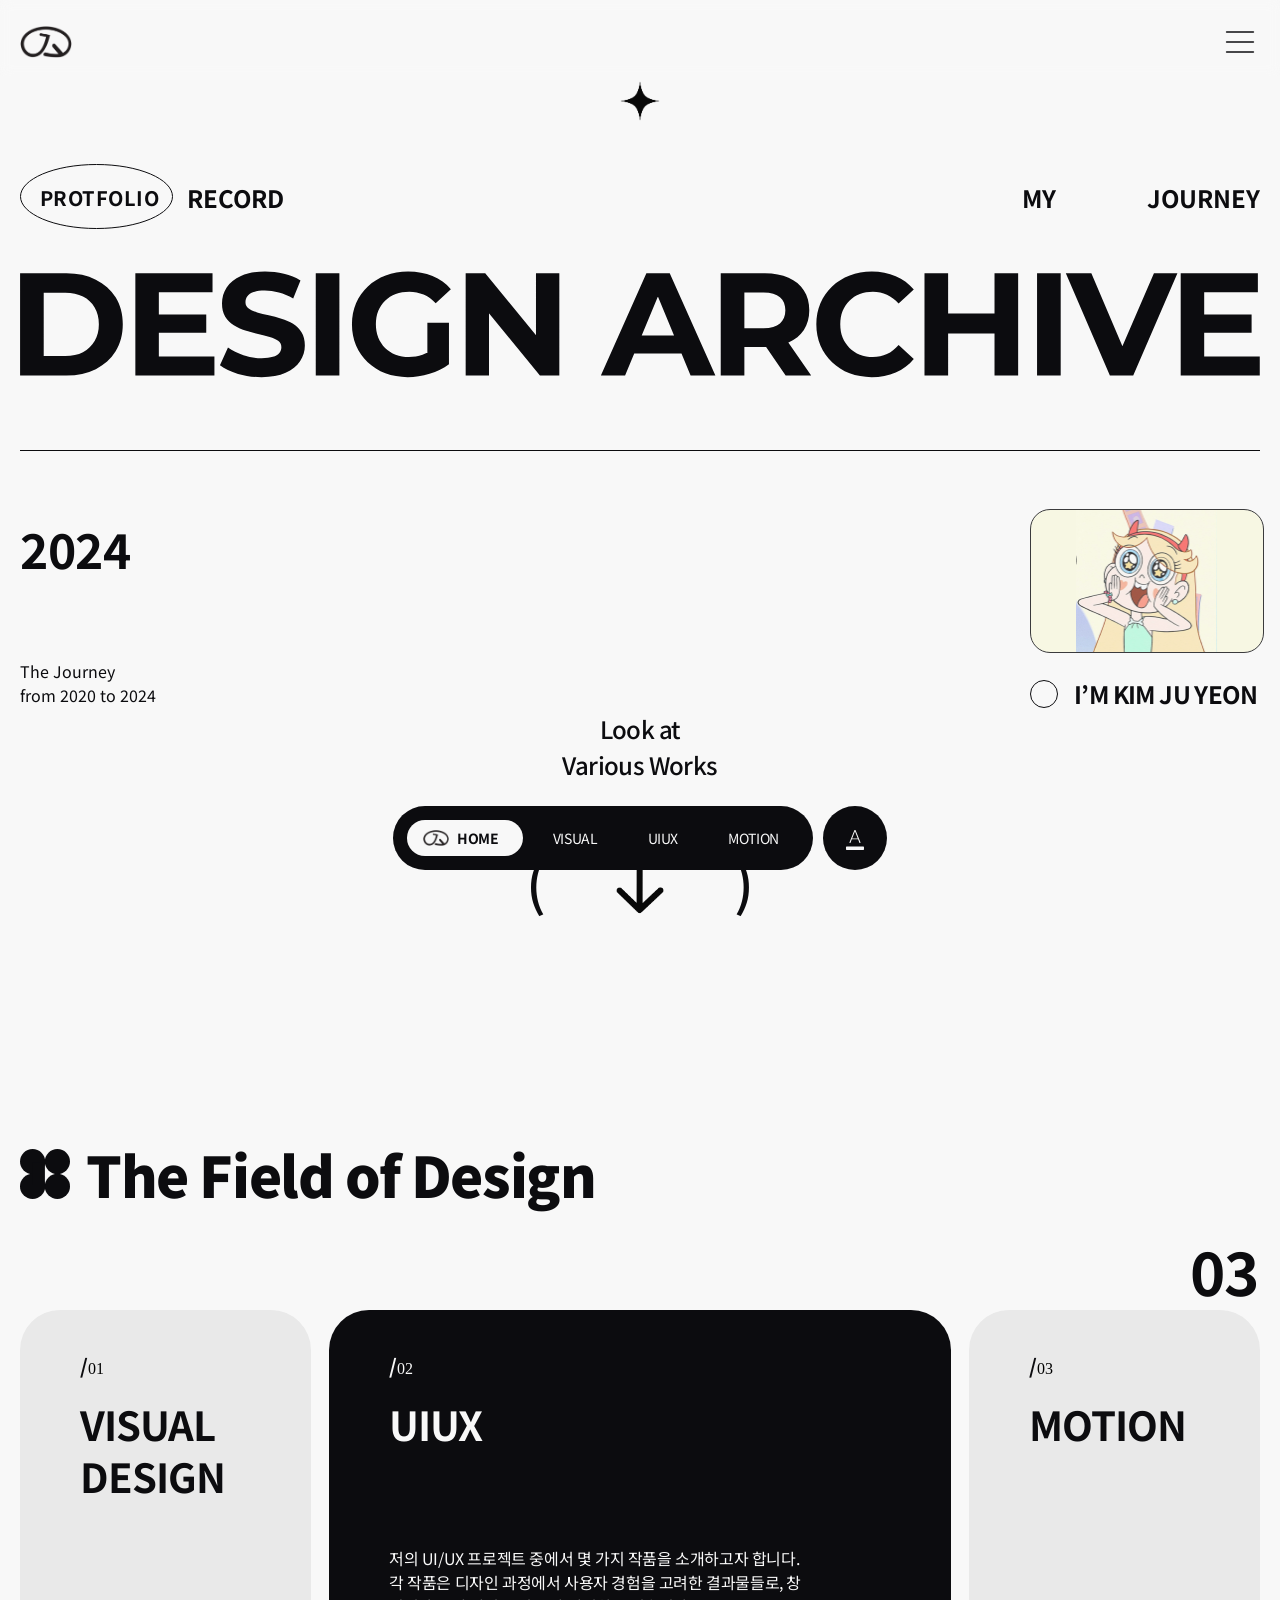
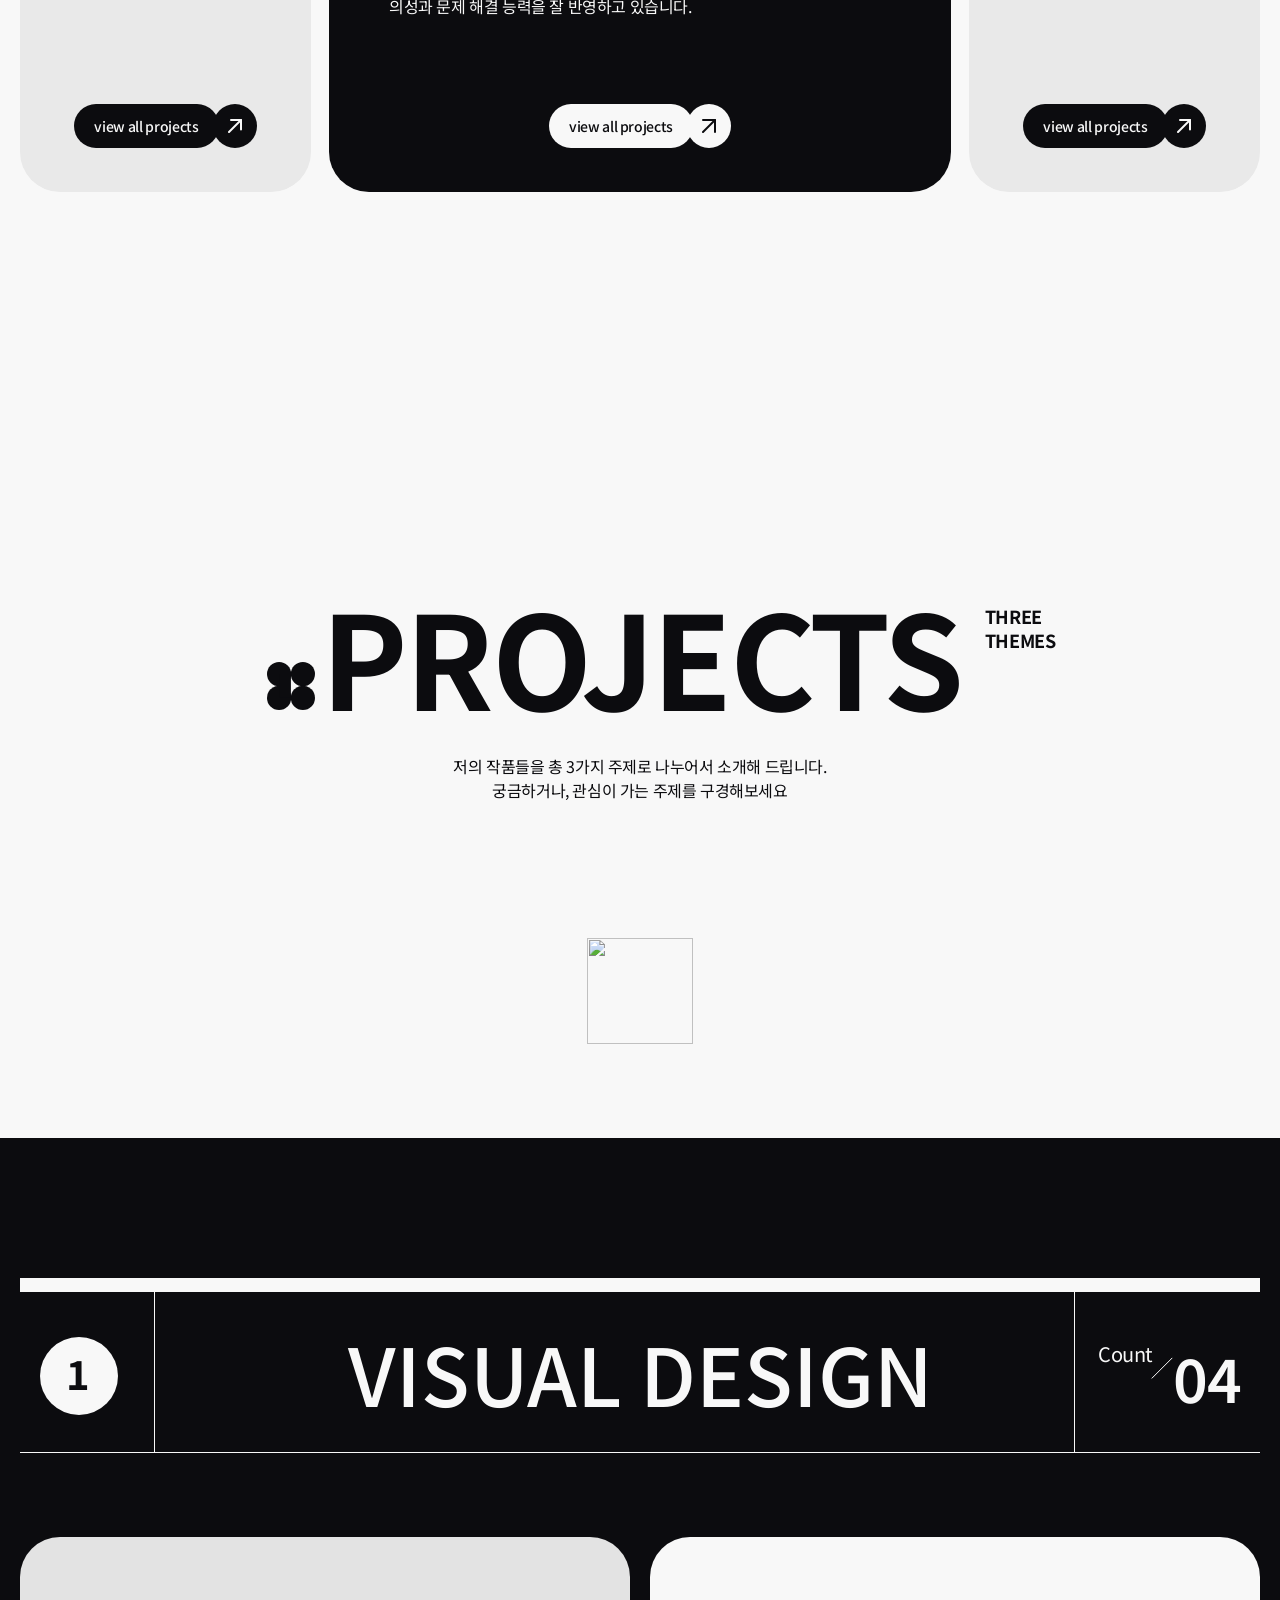
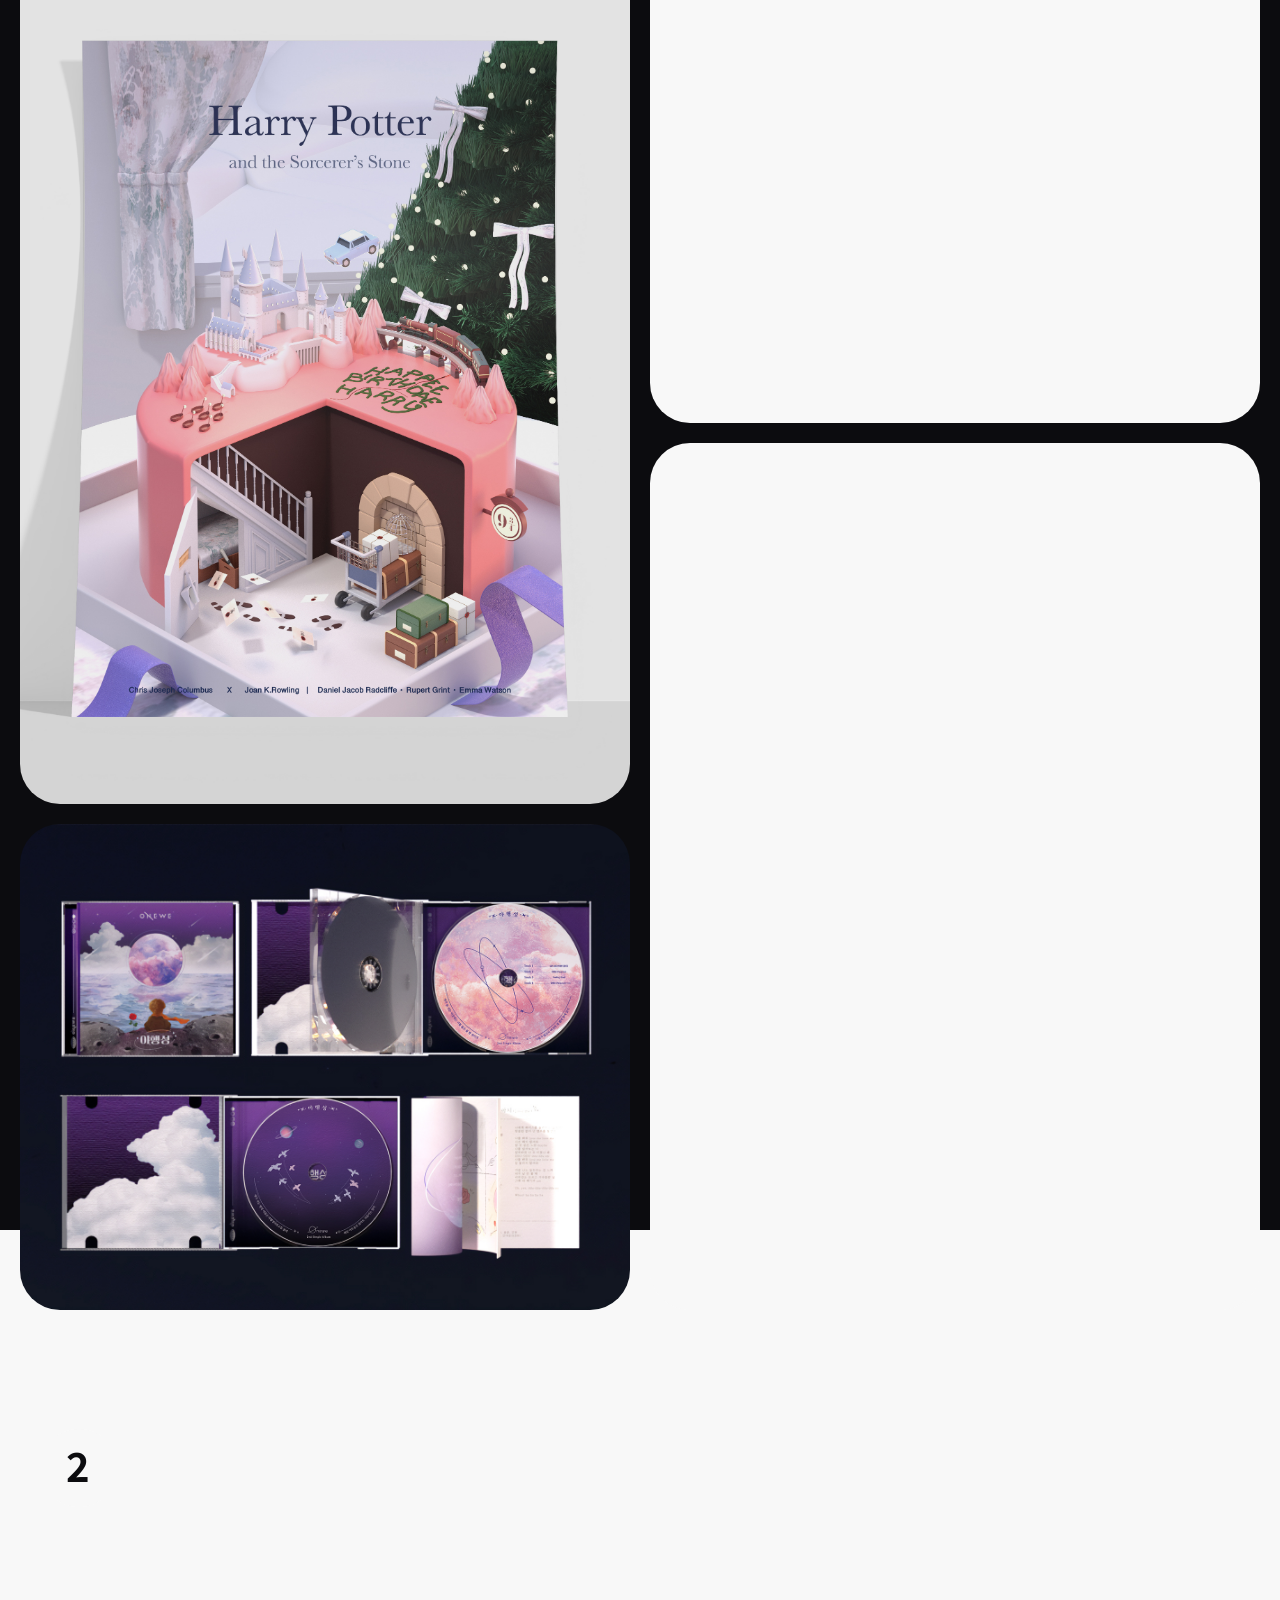
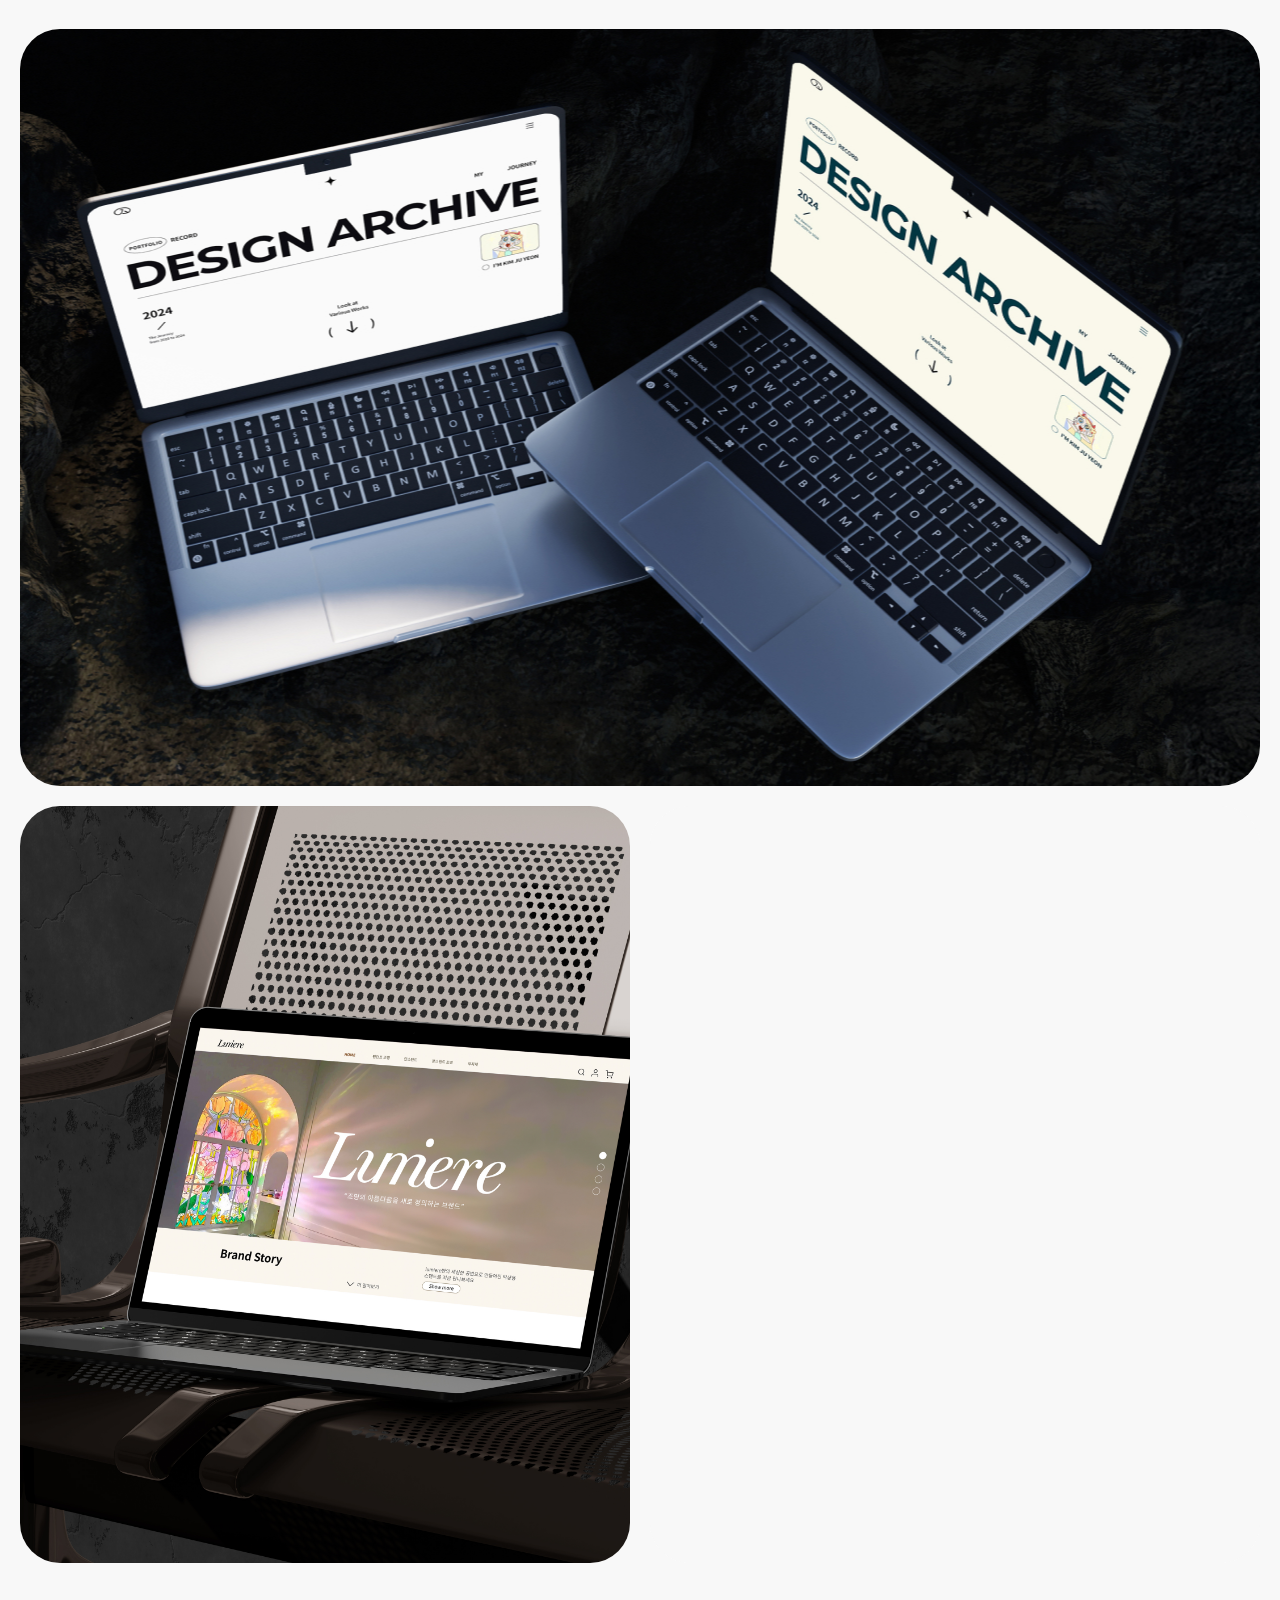
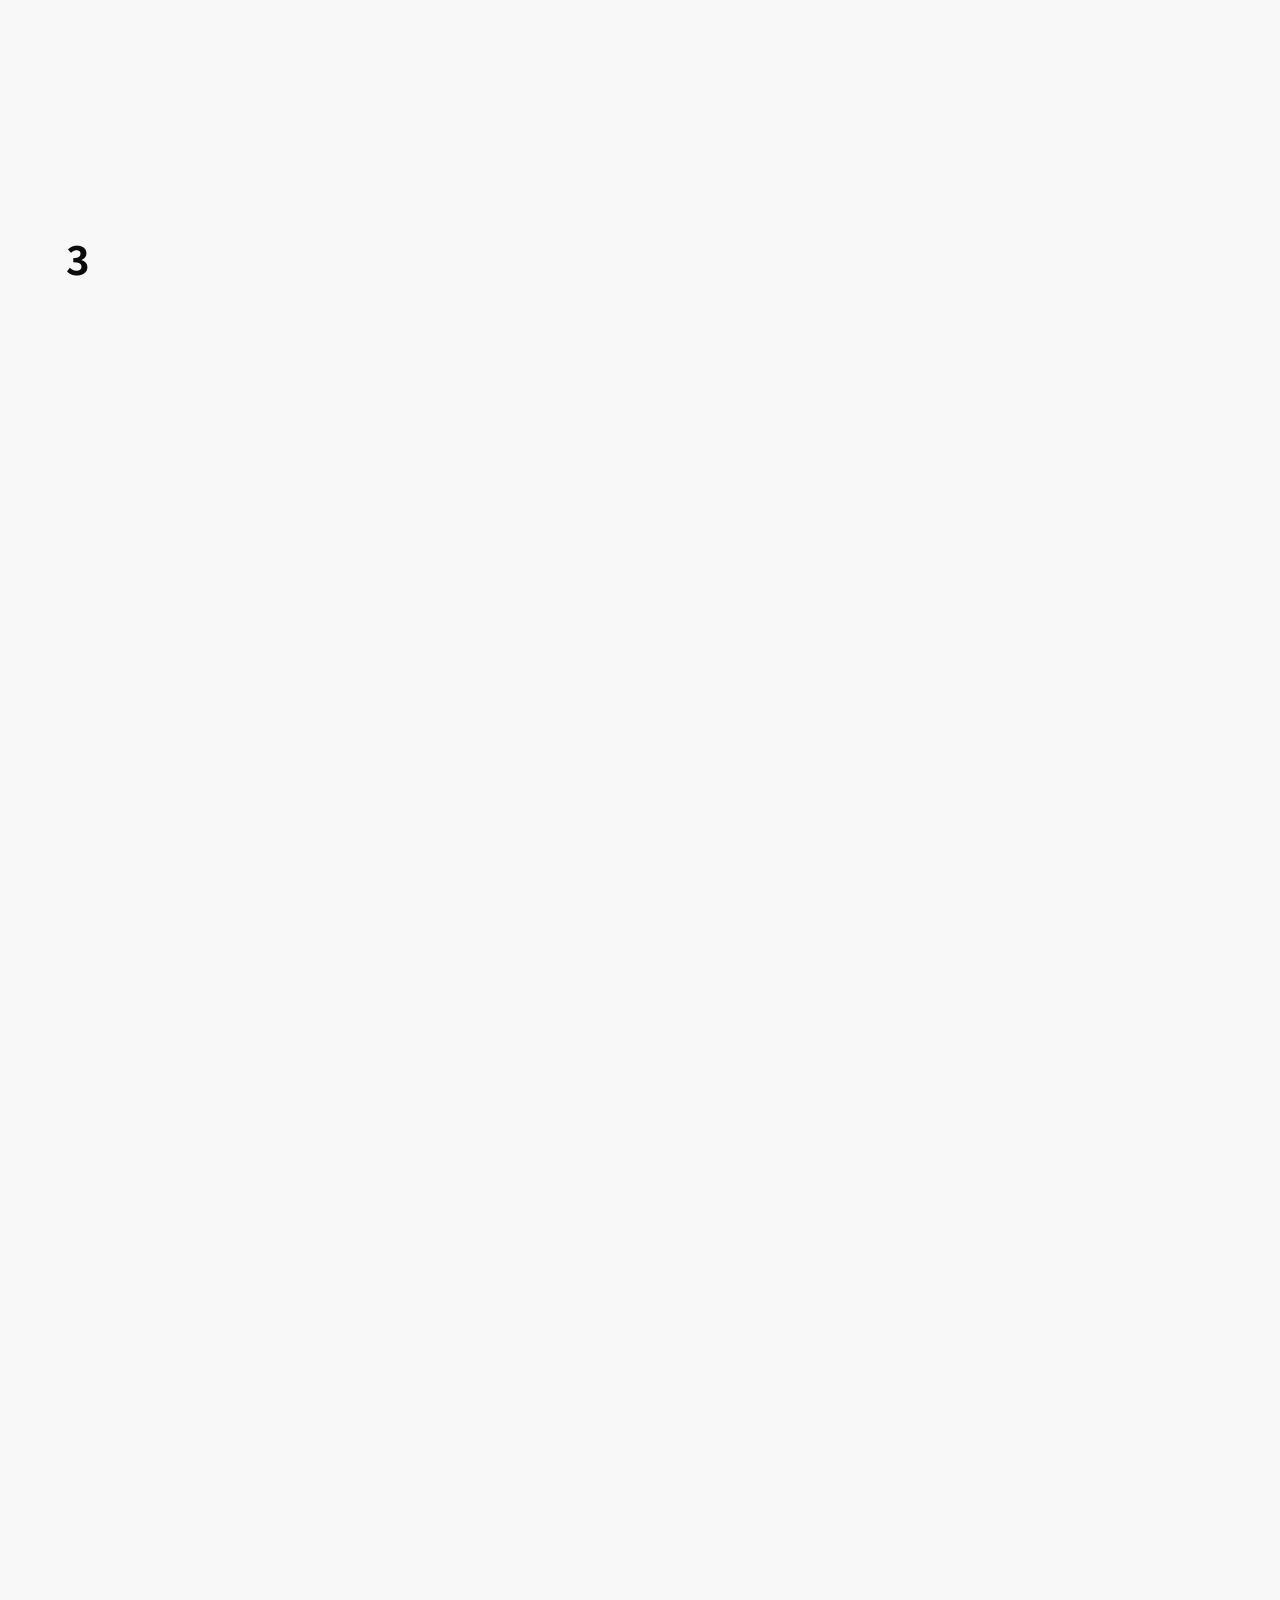
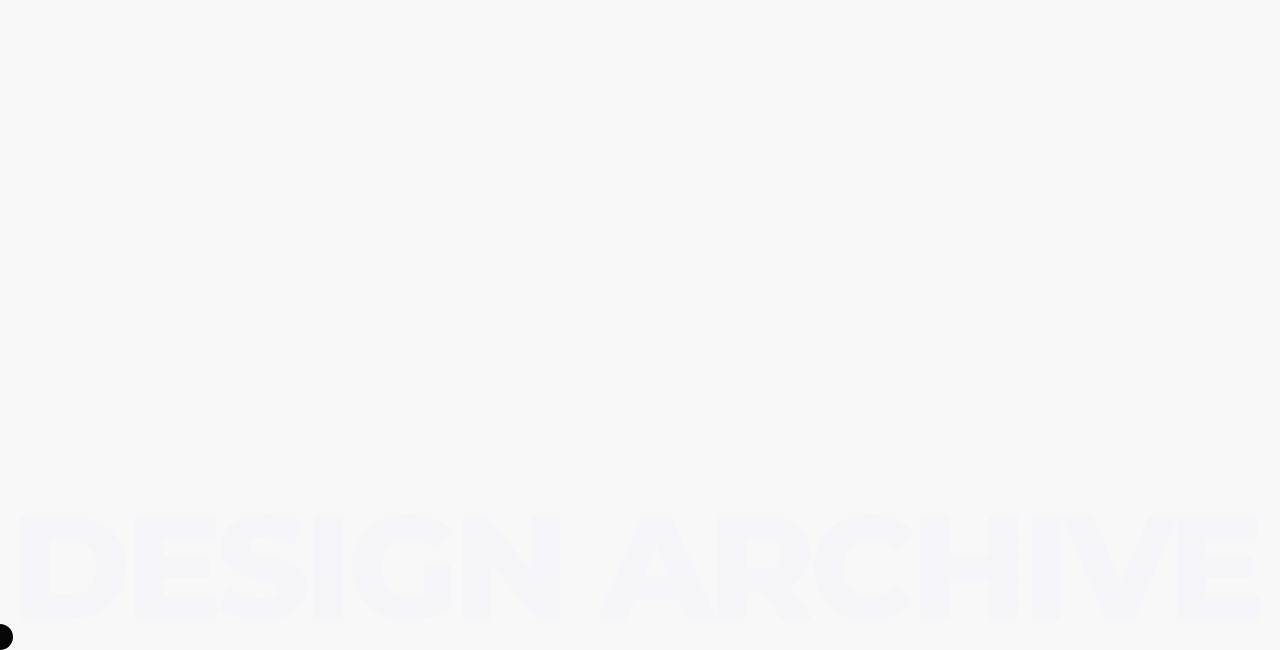
==== index.html @ 256f0cc6 "주연처음" ====
<!DOCTYPE html>
<html lang="en">

<head>
    <meta charset="UTF-8">
    <meta name="viewport" content="width=device-width, initial-scale=1.0">
    <link href="style.css" rel="stylesheet">
    <link href="Reset.css" rel="stylesheet">
    <link href="responsive/responsive.css" rel="stylesheet">
    <script src="https://code.jquery.com/jquery-3.7.1.min.js"
        integrity="sha256-/JqT3SQfawRcv/BIHPThkBvs0OEvtFFmqPF/lYI/Cxo=" crossorigin="anonymous"></script>
    <script src="default.js"></script>
    <script src="index.js"></script>
    <!------------ 파비콘 ---------------->

    <!------------ 마켓컬리 ---------------->
    <meta name="description"
        content="Better Life for All. 건강한 식재료부터 믿을 수 있는 뷰티, 라이프스타일 상품까지. 나와 내 가족이 사고 싶은 상품을 판매합니다. 내일 아침 문 앞에서 만나요!" />
    <meta name="keywords" content="다이어트, 식단, 닭가슴살, 요리, 치아바타, 레시피, 상차림, 다이어트음식, 이유식, 건강이유식, 뷰티, 화장품" />
    <meta property="og:type" content="website" />
    <meta property="og:site_name" content="컬리 - 마켓컬리/뷰티컬리" />
    <meta property="og:title" content="컬리 - 마켓컬리/뷰티컬리" />
    <meta property="og:description"
        content="Better Life for All. 건강한 식재료부터 믿을 수 있는 뷰티, 라이프스타일 상품까지. 나와 내 가족이 사고 싶은 상품을 판매합니다. 내일 아침 문 앞에서 만나요!" />
    <meta property="og:image" content="https://res.kurly.com/images/marketkurly/logo/logo_sns_marketkurly.jpg" />
    <meta property="og:url" content="https://www.kurly.com/main" />
    <meta property="twitter:card" content="summary" />
    <meta property="twitter:title" content="컬리 - 마켓컬리/뷰티컬리" />
    <meta property="twitter:description"
        content="Better Life for All. 건강한 식재료부터 믿을 수 있는 뷰티, 라이프스타일 상품까지. 나와 내 가족이 사고 싶은 상품을 판매합니다. 내일 아침 문 앞에서 만나요!" />
    <meta property="twitter:image" content="https://res.kurly.com/images/marketkurly/logo/logo_sns_marketkurly.jpg" />
    <meta property="twitter:url" content="https://www.kurly.com/main" />
    <link rel="canonical" href="https://www.kurly.com/main" />
    <link rel="preconnect" href="https://fonts.googleapis.com" />
    <link rel="preconnect" href="https://fonts.gstatic.com" />
    <!------------ 폰트 ---------------->
    <link rel="preconnect" href="https://fonts.googleapis.com">
    <link rel="preconnect" href="https://fonts.gstatic.com" crossorigin>
    <link
        href="https://fonts.googleapis.com/css2?family=Noto+Sans+KR:wght@100..900&family=Noto+Sans:ital,wght@0,100..900;1,100..900&display=swap"
        rel="stylesheet">
    <link rel="preconnect" href="https://fonts.googleapis.com">
    <link rel="preconnect" href="https://fonts.gstatic.com" crossorigin>
    <link
        href="https://fonts.googleapis.com/css2?family=Montserrat:ital,wght@0,100..900;1,100..900&family=Noto+Sans+KR:wght@100..900&family=Noto+Sans:ital,wght@0,100..900;1,100..900&display=swap"
        rel="stylesheet">
    <!------------ 제목 ---------------->
    <title>JY PORTFOLIO</title>
</head>

<body>
    <div id="menu">
        <div id="menu_wrap">
            <ul id="menu_list">
                <li class="menu_list_in on">
                    <a>
                        <div class="menu_img"></div>
                        <p>HOME</p>
                    </a>
                </li>
                <li class="menu_list_in" data-index="2">
                    <a>
                        <div class="menu_img"></div>
                        <p>VISUAL</p>
                    </a>
                </li>
                <li class="menu_list_in" data-index="3">
                    <a>
                        <div class="menu_img"></div>
                        <p>UIUX</p>
                    </a>
                </li>
                <li class="menu_list_in" data-index="4">
                    <a>
                        <div class="menu_img"></div>
                        <p>MOTION</p>
                    </a>
                </li>
            </ul>
        </div>
        <div id="color_change"></div>
    </div>

    <!-------------------------- 메뉴바 ------------------------>
    <div id="mhwrap">
        <nav id="menu_h_wrap">
            <div class="hh_image">
                <svg xmlns="http://www.w3.org/2000/svg" width="40" height="40" viewBox="0 0 40 40" fill="none">
                    <path d="M33.3327 6.66602L6.66602 33.3327" stroke="#F8F8F8" stroke-width="3"
                        stroke-linecap="round" />
                    <path d="M33.3327 33.3327L6.66602 6.66602" stroke="#F8F8F8" stroke-width="3"
                        stroke-linecap="round" />
                </svg>
            </div>
            <ul class="h_wrap_in">
                <li class="hwi"><a href="#main">HOME</a></li>
                <li class="hwi"><a href="#section_three">VISUAL</a></li>
                <li class="hwi"><a href="#section_four">UIUX</a></li>
                <li class="hwi"><a href="#section_five">MOTION</a></li>
                <li class="hwi"></li>
            </ul>
        </nav>
    </div>

    <header id="main_header" class="same">
        <nav id="header">
            <a href="index.html">
                <div id="logo"></div>
            </a>
            <div id="menu_h"></div>
        </nav>
    </header>

    <main id="main" class="same">
        <div id="star_top">
            <div id="star_gif" class="star_top"></div>
        </div>
        <div id="m_title_one">
            <div id="tone_wrap_two">
                <div id="port">
                    <div class="tone">PROTFOLIO</div>
                </div>
                <div class="tone">RECORD</div>
            </div>
            <div id="tone_wrap">
                <div class="tone">MY</div>
                <div class="tone">JOURNEY</div>
            </div>
        </div>
        <div id="m_title_two">
            <div class="m_title_two_img"></div>
            <div class="m_title_two_title">DESIGN ARCHIVE</div>
        </div>
        <div id="main_sub">
            <div id="m_sub_one">
                <p>2024</p>
                <div id="sub_line"></div>
                <p class="mmmm">The Journey
                    <br>from 2020 to 2024
                </p>
            </div>
            <div id="m_sub_two">
                <div class="sub_image">
                    <img src="image/myimage 3.png"></img>
                    <div class="ssa_one on"></div>
                    <div class="ssa_one on"></div>
                </div>
                <div class="sub_two_wrap">
                    <div class="circle"></div>
                    <p>I’M KIM JU YEON</p>
                </div>
            </div>
        </div>
        <div id="main_arrow">
            <div id="m_a_text">Look at
                <br>Various Works
            </div>
            <div id="m_a">
                <p>(</p>
                <div class="m_a_img"></div>
                <p>)</p>
            </div>
        </div>
    </main>

    <section id="section_one" class="same">
        <div id="sec_one_title">
            <div id="sec_one_title_img"></div>
            <p>The Field of Design</p>
        </div>
        <ul id="sec_one_count">
            <li class="count on">04</li>
            <li class="count">03</li>
            <li class="count">02</li>
        </ul>

        <div id="sec_one_card">
            <div class="one_card_list">
                <p class="card_st"><strong>/</strong>01</p>
                <p>VISUAL <br> DESIGN</p>
                <p>저의 VISUAL DESIGN 프로젝트 중에서 몇 가지 작품을 소개하고자 합니다. 브랜딩, 포스터 디자인 등 다양한 시각 디자인을 만나보실 수 있습니다.</p>
                <a href="#section_three">
                    <div class="card_btn">
                        <div class="card_btn_one">view all projects</div>
                        <div class="card_btn_two"></div>
                    </div>
                </a>
            </div>
            <div class="one_card_list">
                <p class="card_st"><strong>/</strong>02</p>
                <p>UIUX</p>
                <p>저의 UI/UX 프로젝트 중에서 몇 가지 작품을 소개하고자 합니다. 각 작품은 디자인 과정에서 사용자 경험을
                    고려한 결과물들로, 창의성과 문제 해결 능력을 잘 반영하고 있습니다.</p>
                <a href="#section_four">
                    <div class="card_btn">
                        <div class="card_btn_one">view all projects</div>
                        <div class="card_btn_two"></div>
                    </div>
                </a>
            </div>
            <div class="one_card_list">
                <p class="card_st"><strong>/</strong>03</p>
                <p>MOTION</p>
                <p> 저의 MOTION 프로젝트 중에서 몇 가지 작품을 소개하고자 합니다. 각 작업은 다양한
                    모션 디자인 기법을 사용한 프로젝트들로 구성되어 있습니다.</p>
                <a href="#section_five">
                    <div class="card_btn">
                        <div class="card_btn_one">view all projects</div>
                        <div class="card_btn_two"></div>
                    </div>
                </a>
            </div>
        </div>



        <div id="sec_one_card_small">
            <div class="one_card_list">
                <p class="card_st"><strong>/</strong>01</p>
                <div class="socs_wrap">
                    <p>VISUAL DESIGN</p>
                    <div class="arrow_up_down"></div>
                </div>
                <p>저의 VISUAL DESIGN 프로젝트 중에서 몇 가지 작품을 소개하고자 합니다. 브랜딩, 포스터 디자인 등 다양한 시각 디자인을 만나보실 수 있습니다.</p>
                <a href="#section_three">
                    <div class="card_btn on">
                        <div class="card_btn_one">view all projects</div>
                        <div class="card_btn_two"></div>
                    </div>
                </a>
            </div>
            <div class="one_card_list">
                <p class="card_st"><strong>/</strong>02</p>
                <div class="socs_wrap">
                    <p>UIUX</p>
                    <div class="arrow_up_down"></div>
                </div>
                <p>저의 UI/UX 프로젝트 중에서 몇 가지 작품을 소개하고자 합니다. 각 작품은 디자인 과정에서 사용자 경험을
                    고려한 결과물들로, 창의성과 문제 해결 능력을 잘 반영하고 있습니다.</p>
                <a href="#section_four">
                    <div class="card_btn">
                        <div class="card_btn_one">view all projects</div>
                        <div class="card_btn_two"></div>
                    </div>
                </a>
            </div>
            <div class="one_card_list">
                <p class="card_st"><strong>/</strong>03</p>
                <div class="socs_wrap">
                    <p>MOTION</p>
                    <div class="arrow_up_down"></div>
                </div>
                <p> 저의 MOTION 프로젝트 중에서 몇 가지 작품을 소개하고자 합니다. 각 작업은 다양한
                    모션 디자인 기법을 사용한 프로젝트들로 구성되어 있습니다.</p>
                <a href="#section_five">
                    <div class="card_btn">
                        <div class="card_btn_one">view all projects</div>
                        <div class="card_btn_two"></div>
                    </div>
                </a>
            </div>
        </div>
    </section>

    <section id="section_two" >
        <div id="s_t_w" class="same">
            <div id="section_two_wrap">
                <div id="sec_two_title">
                    <div id="two_icon">
                        <div id="two_icon_img"></div>
                    </div>
                    <p class="ww">PROJECTS</p>
                    <p class="www">THREE <br> THEMES</p>
                </div>
                <div class="sec_two_sub_title">
                    <p>저의 작품들을 총 3가지 주제로 나누어서 소개해 드립니다.
                        <br>궁금하거나, 관심이 가는 주제를 구경해보세요
                    </p>
                </div>
            </div>
        </div>
        <div id="arrow_ani">
            <img src="image/arrow_B.gif">
        </div>
    </section>

    <section id="section_three">
        <div class="content_wrap same" id="three_in">
            <div class="content_title">
                <div class="content_order">
                    <div class="order_in">1</div>
                </div>
                <div class="con_title">VISUAL DESIGN</div>
                <div class="content_count">
                    <div class="c_c">Count</div>
                    <div class="c_c_line">
                        <svg xmlns="http://www.w3.org/2000/svg" width="22" height="22" viewBox="0 0 22 22" fill="none">
                            <path d="M21 1.1582L1 21.1582" stroke="#F8F8F8" stroke-linecap="round"
                                stroke-linejoin="round" />
                        </svg>
                    </div>
                    <div class="c_c_c">04</div>
                </div>
            </div>
            <div id="contents">
                <div class="con_card">
                    <div class="con_card_bg"></div>
                    <div class="card_wrap_wrap">
                        <div class="card_small_title">
                            <div class="small_sub_title">3D DESIGN</div>
                            <div class="small_sub_title">{ VISUAL DESIGN }</div>
                            <div class="small_sub_title">MADE IN 2025</div>
                        </div>
                        <div class="card_wrapp">
                            <div class="tag_wrap">
                                <div class="card_tag">C4D</div>
                                <div class="card_tag">Ai</div>
                                <div class="card_tag">Ps</div>
                            </div>
                            <div class="card_title">{ <strong>해리포터 3D</strong> } <strong>Poster</strong></div>
                            <div class="card_sub_title">"해리포터와 마법사의 돌"을 모티브로 만든
                                <br>해리포터 3D 포스터 리디자인
                            </div>
                        </div>
                    </div>
                </div>
                <div class="con_card"></div>
                <div class="con_card">
                    <div class="con_card_bg"></div>
                    <div class="card_wrap_wrap">
                        <div class="card_small_title">
                            <div class="small_sub_title">CD DESIGN</div>
                            <div class="small_sub_title">{ VISUAL DESIGN }</div>
                            <div class="small_sub_title">MADE IN 2023</div>
                        </div>
                        <div class="card_wrapp">
                            <div class="tag_wrap">
                                <div class="card_tag">C4D</div>
                                <div class="card_tag">Ai</div>
                                <div class="card_tag">Ps</div>
                            </div>
                            <div class="card_title">{ <strong>원위 앨범 자켓</strong> } <strong>Design</strong></div>
                            <div class="card_sub_title">어린왕자에서 영감을 받아 만든 원의의 곡
                                <br>‘야행성’의 앨범 자켓 리디자인
                            </div>
                        </div>
                    </div>
                </div>
                <div class="con_card"></div>
            </div>
        </div>
    </section>

    <section id="section_four" class="same">
        <div class="content_wrap">
            <div class="content_title">
                <div class="content_order">
                    <div class="order_in">2</div>
                </div>
                <div class="con_title">UIUX</div>
                <div class="content_count">
                    <div class="c_c">Count</div>
                    <div class="c_c_line">
                        <svg xmlns="http://www.w3.org/2000/svg" width="22" height="22" viewBox="0 0 22 22" fill="none">
                            <path d="M21 1.1582L1 21.1582" stroke="#F8F8F8" stroke-linecap="round"
                                stroke-linejoin="round" />
                        </svg>
                    </div>
                    <div class="c_c_c">03</div>
                </div>
            </div>
            <div id="contents_two">
                <div class="con_card">
                    <div class="con_card_bg"></div>
                    <div class="card_wrap_wrap">
                        <div class="card_small_title">
                            <div class="small_sub_title">UIUX DESIGN</div>
                            <div class="small_sub_title">{ WEBSITE DESIGN }</div>
                            <div class="small_sub_title">MADE IN 2024</div>
                        </div>
                        <div class="card_wrapp">
                            <div class="tag_wrap">
                                <div class="card_tag">Figma</div>
                                <div class="card_tag">Ae</div>
                                <div class="card_tag">Ps</div>
                            </div>
                            <div class="card_title">{ <strong>JY Portfolio</strong> } <strong>website</strong></div>
                            <div class="card_sub_title">2022년부터 2024년까지의 작업을 모아 기록한
                                <br>‘JY Portfolio’ 웹사이트 디자인
                            </div>
                        </div>
                    </div>
                </div>
                <div class="con_card">
                    <a href="Lumiere.html">
                        <div class="con_card_bg"></div>
                        <div class="card_wrap_wrap">
                            <div class="card_small_title">
                                <div class="small_sub_title">UIUX DESIGN</div>
                                <div class="small_sub_title">{ WEBSITE DESIGN }</div>
                                <div class="small_sub_title">MADE IN 2023</div>
                            </div>
                            <div class="card_wrapp">
                                <div class="tag_wrap">
                                    <div class="card_tag">Figma</div>
                                    <div class="card_tag">Ai</div>
                                    <div class="card_tag">Ps</div>
                                </div>
                                <div class="card_title">{ <strong>LUMIERE</strong> } <strong>website</strong></div>
                                <div class="card_sub_title">장인이 직접 제작하는 스테인드글라스를 전문으로 판매하는 조명 브랜드 ‘LUMIERE’의 웹사이트를 기획 및
                                    디자인</div>
                            </div>
                        </div>
                    </a>
                </div>
                <div class="con_card">
                    <div class="con_card_bg"></div>
                    <div class="card_wrap_wrap">
                        <div class="card_small_title">
                            <div class="small_sub_title">UIUX DESIGN</div>
                            <div class="small_sub_title">{ Application DESIGN }</div>
                            <div class="small_sub_title">MADE IN 2023</div>
                        </div>
                        <div class="card_wrapp">
                            <div class="tag_wrap">
                                <div class="card_tag">Figma</div>
                                <div class="card_tag">Ai</div>
                                <div class="card_tag">Ps</div>
                            </div>
                            <div class="card_title">{ <strong>자립,함께</strong> } <strong>app</strong></div>
                            <div class="card_sub_title">홀로서기를 시작한 자립준비 청년들을 위한 양뱡향 커뮤니티 어플인
                                ‘자립 함께’ 어플의 기획 및 디자인</div>
                        </div>
                    </div>
                </div>
            </div>
        </div>
    </section>

    <section id="section_five" class="same">
        <div class="content_wrap">
            <div class="content_title">
                <div class="content_order">
                    <div class="order_in">3</div>
                </div>
                <div class="con_title">MOTION</div>
                <div class="content_count">
                    <div class="c_c">Count</div>
                    <div class="c_c_line">
                        <svg xmlns="http://www.w3.org/2000/svg" width="22" height="22" viewBox="0 0 22 22" fill="none">
                            <path d="M21 1.1582L1 21.1582" stroke="#F8F8F8" stroke-linecap="round"
                                stroke-linejoin="round" />
                        </svg>
                    </div>
                    <div class="c_c_c">02</div>
                </div>
            </div>
            <div id="contents_three">
                <div class="con_card">
                    <div class="con_card_bg"></div>
                    <div class="card_wrap_wrap">
                        <div class="card_small_title">
                            <div class="small_sub_title">MOTION</div>
                            <div class="small_sub_title">{ MOTION GRAPHIC }</div>
                            <div class="small_sub_title">MADE IN 2024</div>
                        </div>
                        <div class="card_wrapp">
                            <div class="tag_wrap">
                                <div class="card_tag">C4D</div>
                                <div class="card_tag">Ae</div>
                            </div>
                            <div class="card_title">{ <strong>PUDDING</strong> }</div>
                            <div class="card_sub_title">C4D로 제작한 3D 푸딩 모션그래픽 어쩌구 저쩌구</div>
                        </div>
                    </div>
                </div>
                <div class="con_card">
                    <div class="con_card_bg"></div>
                    <div class="card_wrap_wrap">
                        <div class="card_small_title">
                            <div class="small_sub_title">MOTION</div>
                            <div class="small_sub_title">{ MOTION GRAPHIC }</div>
                            <div class="small_sub_title">MADE IN 2024</div>
                        </div>
                        <div class="card_wrapp">
                            <div class="tag_wrap">
                                <div class="card_tag">C4D</div>
                                <div class="card_tag">Ae</div>
                            </div>
                            <div class="card_title">{ <strong>하루</strong> } <strong>Motion</strong></div>
                            <div class="card_sub_title">C4D로 제작한 3D 캐릭터 모션그래픽 어쩌구 저쩌구</div>
                        </div>
                    </div>
                </div>
            </div>
    </section>

    <footer id="footer" class="same">
        <div id="footer_title_wrap">
            <div id="fo_title_one">
                <p>Thank you for watching</p>
                <p>Please look forward to the new project</p>
            </div>
            <nav id="fo_title_two">
                <ul class="ftt_one">
                    <li class="ftt_one_in"><a href="index.html">
                            <p>HOME</p>
                        </a></li>
                    <li class="ftt_one_in"><a href="index.html#section_three">
                            <p>VISUAL DESIGN</p>
                        </a></li>
                    <li class="ftt_one_in"><a href="index.html#section_four">
                            <p>UIUX</p>
                        </a></li>
                    <li class="ftt_one_in"><a href="index.html#section_five">
                            <p>MOTION</p>
                        </a></li>
                </ul>
                <ul class="ftt_two">
                    <li class="ftt_two_in">
                        <a href="https://www.instagram.com/naya_yeon_/">
                            <div class="instargram_icon"></div>
                            <p>Instargram</p>
                        </a>
                    </li>
                    <li class="ftt_two_in">
                        <a href="">
                            <div class="link_icon"></div>
                            <p>Gmail</p>
                        </a>
                    </li>
                </ul>
            </nav>
        </div>
        <div id="footer_img"></div>
    </footer>



    <div class="cursor"></div>
</body>

</html>
---- style.css ----
/* .noto-sans-kr-<uniquifier> {
  font-family: "Noto Sans KR", sans-serif;
  font-optical-sizing: auto;
  font-weight: <weight>;
  font-style: normal;
} */

/* .montserrat-<uniquifier> {
  font-family: "Montserrat", sans-serif;
  font-optical-sizing: auto;
  font-weight: <weight>;
  font-style: normal;
} */

:root {
    --one-white-color: #F8F8F8;
    --one-black-color: #0C0C0F;
    --one_card_color: #E9E9E9;
    --one_btn_hover_color: #008FFF;
    --two_green_color: #02343F;
    --two_yellow_color: #F6F5E3;
    --two_card_color: #DEE2D3;
}

* {
    /* border: 0.2px solid cadetblue; */
}

body {
    background-color: var(--one-white-color);
    transition-duration: 0.3s;
    -webkit-user-select: none;
    -moz-user-select: none;
    -ms-user-select: none;
    user-select: none;
    position: relative;
}

.same {
    max-width: 1580px;
    margin: 0 auto;
    padding: 0px 20px 0px 20px;
}

.inverted {
    background-color: var(--one-black-color);
    color: var(--one-white-color);
}

.cursor {
    width: 26px;
    height: 26px;
    background-color: rgba(255, 255, 255);
    border-radius: 50%;
    /* 원 형태 */
    position: absolute;
    pointer-events: none;
    /* 원이 클릭 이벤트를 방해하지 않음 */
    transform: translate(-50%, -50%);
    /* 마우스 위치 중심으로 조정 */
    z-index: 9999;
    /* 다른 요소 위에 표시 */
    mix-blend-mode: difference;
    /* 색상 반전 */
}

/* ----------------------- menu_bar ----------------------- */

#menu {
    display: none;
    justify-content: center;
    align-items: center;
    position: fixed;
    left: 50%;
    transform: translateX(-50%);
    z-index: 999;
    bottom: 30px;
    transition-duration: 0.3s;
}

#menu.on {
    display: flex;
}

#menu_wrap {
    max-width: 520px;
    height: 100%;
    border-radius: 200px;
    background-color: var(--one-black-color);
    margin-right: 10px;
}

#menu_list {
    height: 40px;
    display: flex;
    align-items: center;
    justify-content: center;
    padding: 12px 14px;
}

.menu_list_in {
    margin-right: 10px;
}

.menu_list_in a {
    display: flex;
    align-items: center;
    padding: 10px 20px;
    gap: 8px;
}

.menu_list_in.on a {
    padding: 8px 24px 8px 16px;
}

.menu_list_in:nth-child(4) {
    margin-right: 0px;
}

.menu_list_in a>p {
    font-family: "Noto Sans KR", sans-serif;
    color: var(--one-white-color);
    text-align: center;
    font-size: 14px;
    font-style: normal;
    font-weight: 400;
    line-height: 20px;
    /* 142.857% */
    letter-spacing: -0.35px;
}

.menu_list_in.on {
    background-color: var(--one-white-color);
    border-radius: 200px;
}

.menu_list_in.on a>p {
    color: var(--one-black-color);
    font-weight: 700;
}

.menu_list_in .menu_img {
    display: none;
}

.menu_list_in:nth-child(1).on .menu_img {
    display: flex;
    align-items: center;
    width: 26px;
    height: 16px;
    background-image: url('image/logo.png');
    background-repeat: no-repeat;
    background-size: contain;
    background-position: left;
}

.menu_list_in:nth-child(2).on .menu_img {
    display: flex;
    align-items: center;
    width: 16px;
    height: 16px;
    background-image: url('image/diamond:real:black.svg');
    background-repeat: no-repeat;
    background-size: contain;
    background-position: center;
}

.menu_list_in:nth-child(3).on .menu_img {
    display: flex;
    align-items: center;
    width: 16px;
    height: 16px;
    background-image: url('image/circle:real:black.svg');
    background-repeat: no-repeat;
    background-size: contain;
    background-position: center;
}

.menu_list_in:nth-child(4).on .menu_img {
    display: flex;
    align-items: center;
    width: 16px;
    height: 16px;
    background-image: url('image/flower:real:black.svg');
    background-repeat: no-repeat;
    background-size: contain;
    background-position: center;
}

#color_change {
    width: 24px;
    height: 24px;
    padding: 20px;
    border-radius: 100px;
    background-color: var(--one-black-color);
    background-image: url('image/color_change_white.svg');
    background-position: center;
    background-repeat: no-repeat;
    transition-duration: 0.3s;
}

#color_change:hover {
    background-color: var(--two_green_color);
    scale: 0.98;
    background-image: url('image/color_change_yellow.svg');
}




/* ----------------------- header ----------------------- */

#mhwrap {
    display: none;
    position: fixed;
    width: 450px;
    height: 98vh;
    border-radius: 600px 0px 0px 600px;
    background-color: var(--one-black-color);
    border-left: 10px solid var(--one-white-color);
    right: 0;
    top: 50%;
    transform: translateY(-50%);
    z-index: 99999;
    transition-duration: 0.3s;
}

#mhwrap.on {
    display: inline-block;
}

#menu_h_wrap {
    width: 170px;
    /* height: 494px; */
    position: absolute;
    top: 50%;
    transform: translateY(-50%);
    right: 0;
    padding-right: 94px;
    cursor: pointer;
}

.hh_image {
    width: 40px;
    height: 40px;
    margin-left: auto;
    padding-bottom: 60px;
    transition-duration: 0.3s;
}

.hh_image:hover {
    scale: 0.98;
}

.hwi {
    text-align: right;
    height: 86px;
    transition-duration: 0.3s;
}

.hwi a {
    font-family: "Noto Sans KR", sans-serif;
    color: var(--one-white-color);
    text-align: right;
    font-size: 34px;
    font-style: normal;
    font-weight: 350;
    line-height: 48px;
    letter-spacing: -0.34px;
    padding-bottom: 36px;
    transition-duration: 0.3s;
}

.hwi:hover {
    scale: 0.98;
    font-weight: 700;
}

.hwi:nth-child(5) {
    width: 50px;
    height: 50px;
    margin-left: auto;
    background-image: url(image/menu_logo_white.svg);
    background-repeat: no-repeat;
    background-position: right;
    background-size: contain;
    padding-bottom: 0px;
}

#mhwrap .h_wrap_in .hwi::before {
    content: '';
    width: 20px;
    height: 20px;
    background-color: var(--one-white-color);
    position: absolute;
    top: 50%;
    left: 0px;
    transform: translateY(-50%);
    border-radius: 50%;
    margin-top: -14px;
    opacity: 0;
    transition-duration: 0.3s;
}

#mhwrap .h_wrap_in .hwi:hover {
    color: var(--one-white-color);
}

#mhwrap .h_wrap_in .hwi:hover::before {
    opacity: 1;
    left: -10px;
}





#main_header {
    position: sticky;
    top: 0;
    background-color: rgba(var(--one-white-color), 0.3);
    backdrop-filter: blur(6px);
    z-index: 9999;
}

#header {
    display: flex;
    align-items: center;
    justify-content: space-between;
    padding: 22px 0px 14px 0px;
}

#logo {
    width: 64px;
    height: 32px;
    background-image: url(image/logo.png);
    background-position: left;
    background-size: contain;
    background-repeat: no-repeat;
    cursor: pointer;
}

#menu_h {
    width: 40px;
    height: 40px;
    margin-left: 60px;
    background-image: url(image/menu.svg);
    background-position: center;
    background-size: cover;
    background-repeat: no-repeat;
    cursor: pointer;
}

/* ----------------------- main ----------------------- */
#main {
    /* height: 100vh; */
    height: 872px;
    padding-bottom: 120px;
    position: relative;
}

#star_gif {
    width: 50px;
    height: 50px;
    margin: 0 auto;
    background-image: url(image/star_B.gif);
    background-position: center;
    background-size: cover;
    background-repeat: no-repeat;
}

#m_title_one {
    width: 100%;
    display: flex;
    align-items: center;
    justify-content: space-between;
    padding-top: 56px;
    transition-duration: 0.3s;
}

#tone_wrap {
    display: flex;
    gap: 91px;
}

#tone_wrap_two {
    display: flex;
    justify-content: center;
    gap: 14px;
    height: 32px;
}

#port {
    width: 153px;
    height: 65px;
    margin-top: -18px;
    background-image: url(image/portfolio_circle_big.svg);
    background-position: center;
    background-repeat: no-repeat;
    background-size: contain;
}

#tone_wrap_two #port .tone {
    font-family: "Noto Sans KR", sans-serif;
    color: var(--one-black-color);
    text-align: center;
    font-size: 20px;
    font-style: normal;
    font-weight: 700;
    line-height: 26px;
    /* 133.333% */
    letter-spacing: 0.5px;
    margin-top: 21px;
    margin-left: 6px;
}

.tone {
    color: var(--one-black-color);
    font-family: "Noto Sans KR", sans-serif;
    font-size: 24px;
    font-style: normal;
    font-weight: 700;
    line-height: 32px;
}

#m_title_two {
    padding-bottom: 12px;
    border-bottom: 1px solid var(--one-black-color);
}

.m_title_two_img {
    display: inline-block;
    width: 100%;
    height: 180px;
    padding-top: 40px;
    background-image: url(image/DESIGN\ ARCHIVE.svg);
    background-position: left;
    background-repeat: no-repeat;
    background-size: contain;
}

.m_title_two_title {
    display: none;
}

#main_sub {
    width: 100%;
    display: flex;
    justify-content: space-between;
    align-items: center;
    padding-top: 58px;
}

#m_sub_one {
    width: 140px;
    height: 194px;
}

#m_sub_one p:nth-child(1) {
    color: var(--one-black-color);
    font-family: "Noto Sans KR", sans-serif;
    font-size: 48px;
    font-style: normal;
    font-weight: 700;
    line-height: normal;
    letter-spacing: -0.48px;
}

#sub_line {
    width: 30px;
    height: 30px;
    margin: 23px 0px 23px 40px;
    background-image: url(image/::.svg);
    background-position: center;
    background-repeat: no-repeat;
    background-size: contain;
}

.mmmm {
    color: var(--one-black-color);
    font-family: "Noto Sans KR", sans-serif;
    font-size: 16px;
    font-style: normal;
    font-weight: 400;
    line-height: 24px;
    /* 150% */
}

.sub_image {
    /* height: 196px; */
    width: 230px;
    position: relative;
    cursor: pointer;
}

.sub_image img {
    max-width: 142px;
    height: 142px;
    padding: 0px 45px 0px 45px;
    border-radius: 20px;
    border: 1px solid var(--one-black-color);
    background-color: #F7F7DF;
    opacity: 0.8;
}

.ssa_one {
    display: inline-block;
    width: 52px;
    height: 52px;
    background-image: url(image/star_black.gif);
    background-position: center;
    background-repeat: no-repeat;
    background-size: cover;
    transition-duration: 0.3s;
}

.ssa_one.on {
    display: none;
}

.ssa_one:nth-of-type(1) {
    position: absolute;
    left: 14px;
    top: 10px;
}

.ssa_one:nth-of-type(2) {
    position: absolute;
    right: 14px;
    top: 82px;
}

.sub_two_wrap {
    display: flex;
    gap: 16px;
    align-items: center;
    padding-top: 20px;
    cursor: pointer;
}

.sub_two_wrap .circle {
    width: 26px;
    height: 26px;
    border-radius: 20px;
    border: 1px solid var(--one-black-color);
    transition-duration: 0.3s;
}

.sub_two_wrap .circle.on {
    background-color: var(--one_card_color);
}

.sub_two_wrap p {
    color: var(--one-black-color);
    font-family: "Noto Sans KR", sans-serif;
    text-align: right;
    font-size: 24px;
    font-style: normal;
    font-weight: 700;
    line-height: 34px;
    /* 141.667% */
    letter-spacing: -0.6px;
}

#main_arrow {
    position: relative;
}

#m_a_text {
    color: var(--one-black-color);
    font-family: "Noto Sans KR", sans-serif;
    text-align: center;
    font-size: 24px;
    font-style: normal;
    font-weight: 500;
    line-height: 36px;
    /* 150% */
    letter-spacing: -0.6px;
}

#m_a {
    display: flex;
    gap: 64px;
    justify-content: center;
    align-items: center;
    padding-top: 38px;
}

#m_a p {
    color: var(--one-black-color);
    font-family: "Noto Sans KR", sans-serif;
    text-align: center;
    font-size: 56px;
    font-style: normal;
    font-weight: 500;
    line-height: 70px;
    /* 125% */
}

.m_a_img {
    width: 60px;
    height: 120px;
    background-image: url(image/main_arrow.gif);
    background-position: center;
    background-repeat: no-repeat;
    background-size: contain;
}

/* ----------------------- section_one ----------------------- */
#section_one {
    height: 100%;
    /* height: 770px; */
    position: relative;
    padding-bottom: 46px;
}

#sec_one_title {
    display: flex;
    gap: 16px;
    align-items: center;
    padding-top: 70px;
    padding-bottom: 20px;
}

#sec_one_title_img {
    width: 50px;
    height: 50px;
    background-image: url(image/icon.svg);
    background-position: left;
    background-repeat: no-repeat;
    background-size: contain;
}

#sec_one_title p {
    color: var(--one-black-color);
    font-family: "Noto Sans KR", sans-serif;
    font-size: 56px;
    font-style: normal;
    font-weight: 900;
    line-height: 72px;
    /* 128.571% */
    letter-spacing: -1.4px;
}

#sec_one_count {
    display: flex;
    width: 70px;
    height: 80px;
    margin-left: auto;
}

.count {
    display: none;
    color: var(--one-black-color);
    font-family: "Noto Sans KR", sans-serif;
    text-align: right;
    font-size: 60px;
    font-style: normal;
    font-weight: 700;
    line-height: 80px;
    /* 133.333% */
    letter-spacing: -1.5px;
    transition-duration: 0.3s;
}

.count.on {
    display: block;
}

#sec_one_card_small {
    display: none;
}

#sec_one_card {
    width: 100%;
    height: 482px;
    display: flex;
    gap: 18px;
    flex-direction: row;
    /* 요소들을 가로로 배치 */
    flex-wrap: wrap;
    /* 요소가 줄바꿈 되는 형식을 고름 */
    justify-content: space-between;
    align-items: center;
}

.one_card_list {
    flex-grow: 1;
    height: 100%;
    background-color: var(--one_card_color);
    border-radius: 40px;
    position: relative;
    cursor: pointer;
    transition-duration: 0.3s;
}

.one_card_list.on {
    flex-grow: 2;
    height: 100%;
    background-color: var(--one-black-color);
}

.one_card_list:hover {
    scale: 0.98;
}

/* .one_card_list.on:hover {
    scale: 0.98;
    background: linear-gradient(44deg, #0C0C0F -0.21%, #5E5E75 100.17%);
} */

.one_card_list .card_st {
    width: 36px;
    height: 24px;
    padding: 44px 0px 0px 60px;
}

.one_card_list .card_st strong {
    color: var(--one-black-color);
    font-family: "Noto Sans KR", sans-serif;
    font-size: 20px;
    font-style: normal;
    font-weight: 700;
    line-height: 24px;
    /* 120% */
}

.one_card_list.on .card_st strong {
    color: var(--one-white-color);
}

.one_card_list .card_st p {
    color: var(--one-black-color);
    font-family: "Noto Sans KR", sans-serif;
    font-size: 16px;
    font-style: normal;
    font-weight: 700;
    line-height: 24px;
}

.one_card_list.on .card_st {
    color: var(--one-white-color);
}

.one_card_list p:nth-child(2) {
    width: 160px;
    height: 104px;
    padding: 20px 0px 0px 60px;
    color: var(--one-black-color);
    font-family: "Noto Sans KR", sans-serif;
    font-size: 40px;
    font-style: normal;
    font-weight: 700;
    line-height: 52px;
    /* 130% */
    letter-spacing: -1px;
}

.one_card_list.on p:nth-child(2) {
    color: var(--one-white-color);
}

.one_card_list p:nth-child(3) {
    display: none;
    padding-top: 44px;
    padding-left: 60px;
    width: 420px;
    height: 72px;
    color: var(--one-white-color);
    font-family: "Noto Sans KR", sans-serif;
    font-size: 16px;
    font-style: normal;
    font-weight: 400;
    line-height: 24px;
    /* 150% */
    letter-spacing: -0.4px;
}

.one_card_list p:nth-child(3).on {
    display: inline-block;
}

.card_btn {
    display: flex;
    width: 100%;
    position: absolute;
    transition-duration: 0.3s;
    justify-content: center;
    bottom: 44px;
}

.card_btn_one {
    padding: 12px 20px;
    border-radius: 100px;
    color: var(--one-white-color);
    background-color: var(--one-black-color);
    font-family: "Noto Sans KR", sans-serif;
    text-align: center;
    font-size: 14px;
    font-style: normal;
    font-weight: 500;
    line-height: 20px;
    /* 142.857% */
    letter-spacing: -0.35px;
}

.card_btn.on .card_btn_one {
    color: var(--one-black-color);
    background-color: var(--one-white-color);
}

.card_btn_two {
    width: 12px;
    height: 12px;
    margin-left: -6px;
    padding: 16px 18px 16px 14px;
    border-radius: 100px;
    background-color: var(--one-black-color);
    background-image: url('image/btn_arrow_white.svg');
    background-repeat: no-repeat;
    background-position: center;
}

.card_btn.on .card_btn_two {
    background-image: url('image/btn_arrow_black.svg');
    background-color: var(--one-white-color);
}

.card_btn:hover .card_btn_one {
    background-color: var(--one_btn_hover_color);
    scale: 0.98;
}

.card_btn.on:hover .card_btn_one {
    background-color: var(--one_btn_hover_color);
    color: var(--one-white-color);
    scale: 0.98;
}

.card_btn:hover .card_btn_two {
    background-color: var(--one_btn_hover_color);
    scale: 0.98;
}

.card_btn.on:hover .card_btn_two {
    background-color: var(--one_btn_hover_color);
    background-image: url('image/btn_arrow_white.svg');
    scale: 0.98;
}

/* ----------------------- section_two ----------------------- */
#section_two {
    height: 100vh;
    position: relative;
    top: 0px;
    z-index: 2;
    background-color: var(--one-white-color);
}

#s_t_w {
    height: 100%;
    position: relative;
    display: grid;
    place-items: center;
}

#sec_two_title {
    display: flex;
    justify-content: center;
}

#two_icon {
    padding-right: 6px;
    padding-left: 42px;
    margin-top: 88px;
}

#two_icon_img {
    width: 48px;
    height: 48px;
    background-image: url(image/icon.svg);
    background-position: center;
    background-repeat: no-repeat;
    background-size: contain;
}

#sec_two_title .ww {
    color: var(--one-black-color);
    font-family: "Noto Sans KR", sans-serif;
    font-size: 130px;
    font-style: normal;
    font-weight: 700;
    line-height: 160px;
    /* 123.077% */
    letter-spacing: -2.6px;
    text-align: center;
}

#sec_two_title .www {
    padding-left: 24px;
    margin-top: 30px;
    color: var(--one-black-color);
    font-family: "Noto Sans KR", sans-serif;
    font-size: 18px;
    font-style: normal;
    font-weight: 700;
    line-height: 24px;
    /* 133.333% */
    letter-spacing: -0.45px;
}

.sec_two_sub_title p {
    padding-top: 20px;
    color: var(--one-black-color);
    font-family: "Noto Sans KR", sans-serif;
    text-align: center;
    font-size: 16px;
    font-style: normal;
    font-weight: 400;
    line-height: 24px;
    /* 150% */
    letter-spacing: -0.4px;
}

#arrow_ani {
    text-align: center;
    margin-top: -200px;
}

#arrow_ani img {
    width: 106px;
    height: 106px;
}

/* ----------------------- section_three ----------------------- */
#section_three {
    height: 100%;
    position: relative;
    transition-duration: 0.3s;
    z-index: 1;
    width:100%;
    box-sizing: border-box;
    background-color: black;
}

#three_in{
    width:100%;
    box-sizing: border-box;
}

.content_wrap {
    padding-top: 140px;
}

.content_title {
    height: 160px;
    display: flex;
    align-items: center;
    justify-content: space-between;
    position: relative;
    border-top: 14px solid var(--one-white-color);
    border-bottom: 1px solid var(--one-white-color);
}

.content_order {
    padding: 46px 36px 38px 20px;
    border-right: solid 1px var(--one-white-color);
}

.order_in {
    width: 26px;
    height: 54px;
    padding: 12px 26px;
    border-radius: 100px;
    color: var(--one-black-color);
    background-color: var(--one-white-color);
    font-family: "Noto Sans KR", sans-serif;
    text-align: center;
    font-size: 40px;
    font-style: normal;
    font-weight: 700;
    line-height: 48px;
    /* 120% */
    letter-spacing: 1.2px;
}

.con_title {
    position: absolute;
    left: 50%;
    transform: translate(-50%);
    color: var(--one-white-color);
    font-family: "Noto Sans KR", sans-serif;
    text-align: center;
    font-size: 80px;
    font-style: normal;
    font-weight: 500;
    line-height: 100px;
    /* 125% */
    letter-spacing: -2.5%;
}

.content_count {
    width: 142px;
    display: flex;
    padding: 50px 20px 42.4px 23px;
    border-left: 1px solid var(--one-white-color);
}

.c_c {
    width: 62px;
    height: 29px;
    color: var(--one-white-color);
    font-family: "Noto Sans KR", sans-serif;
    font-size: 20px;
    font-style: normal;
    font-weight: 400;
    line-height: 24px;
    /* 120% */
    letter-spacing: -0.5px;
}

.c_c_line {
    width: 20px;
    height: 20px;
    margin-left: -8px;
    margin-top: 15px;
}

.c_c_c {
    width: 70px;
    height: 67px;
    color: var(--one-white-color);
    font-family: "Noto Sans KR", sans-serif;
    text-align: right;
    font-size: 60px;
    font-style: normal;
    font-weight: 600;
    line-height: 70px;
    /* 116.667% */
    letter-spacing: -1.5px;
}

#contents {
    width: 100%;
    height: 1373px;
    padding-top: 84px;
    padding-bottom: 60px;
    display: grid;
    justify-content: space-between;
    align-content: space-between;
    justify-items: stretch;
    grid-template-columns: repeat(4, 1fr);
    grid-template-rows: 1fr 0.744fr 1fr;
    gap: 20px;
}

.con_card {
    border-radius: 40px;
    transition-duration: 0.3s;
    position: relative;
}
.con_card:hover .con_card_bg{
    filter: brightness(0.5);
}

.con_card_bg{
    position: absolute;
    width:100%;
    height: 100%;
    background-position: center;
    background-repeat: no-repeat;
    background-size: cover;
    background-color: var(--one-white-color);
    border-radius: 40px;
}

.black_bg {
    position: absolute;
    top: 0;
    left: 0;
    width: 100%;
    height: 100%;
    background-color: rgba(0, 0, 0, 0.2);
}

.con_card:hover {
    scale: 0.98;
}

#contents .con_card:nth-child(1) {
    grid-row-start: 1;
    grid-row-end: 3;
    grid-column-start: 1;
    grid-column-end: 3;
}
#contents .con_card:nth-child(1) .con_card_bg {
    background-image: url(work/harrypotter_2.jpg);
}

#contents .con_card:nth-child(2) {
    background-color: var(--one-white-color);
    grid-row-start: 1;
    grid-row-end: 2;
    grid-column-start: 3;
    grid-column-end: 5;
}

#contents .con_card:nth-child(3) {
    
    position: relative;
    grid-row-start: 3;
    grid-row-end: 4;
    grid-column-start: 1;
    grid-column-end: 3;
}

#contents .con_card:nth-child(3) .con_card_bg {
    background-image: url(work/cd_design_2.jpg);
}

#contents .con_card:nth-child(4) {
    background-color: var(--one-white-color);
    grid-row-start: 2;
    grid-row-end: 4;
    grid-column-start: 3;
    grid-column-end: 5;
}


/* ----------------------- section_four ----------------------- */
#section_four {
    height: 100%;
    position: relative;
    transition-duration: 0.3s;
}

#contents_two {
    width: 100%;
    height: 1534px;
    padding-top: 84px;
    padding-bottom: 60px;
    display: grid;
    justify-content: space-between;
    align-content: space-between;
    justify-items: stretch;
    grid-template-columns: repeat(4, 1fr);
    grid-template-rows: repeat(2, 1fr);
    gap: 20px;
}

#contents_two .con_card:nth-child(1) {
    background-color: var(--one-white-color);
    background-position: center;
    background-repeat: no-repeat;
    background-size: cover;
    grid-row-start: 1;
    grid-row-end: 2;
    grid-column-start: 1;
    grid-column-end: 5;
}

#contents_two .con_card:nth-child(1) .con_card_bg {
    background-image: url(work/portfolio.jpg);
}

#contents_two .con_card:nth-child(1) .card_wrapp {
    text-align: center;
    display: inline-block;
    width: 100%;
}

#contents_two .con_card:nth-child(1) .tag_wrap {
    display: flex;
    justify-content: center;
    align-items: center;
    gap: 4px;
    margin-bottom: 10px;

}

#contents_two .con_card:nth-child(1) .card_wrapp .card_sub_title {
    margin: 0 auto;
    margin-top: 20px;
    max-width: 443px;
    height: 48px;
    color: var(--one-white-color);
    font-family: "Noto Sans KR", sans-serif;
    font-size: 16px;
    font-style: normal;
    font-weight: 400;
    line-height: 24px;
    /* 150% */
    letter-spacing: -2.5%;
}

#contents_two .con_card:nth-child(2) {
    width: 100%;
    height: 100%;
    background-color: var(--one-white-color);
    background-position: center;
    background-repeat: no-repeat;
    background-size: cover;
    grid-row-start: 2;
    grid-row-end: 3;
    grid-column-start: 1;
    grid-column-end: 3;
}

#contents_two .con_card:nth-child(2) .con_card_bg {
    background-image: url(work/Lumiere.jpg);
}

#contents_two .con_card:nth-child(3) {
    background-color: var(--one-white-color);
    background-position: center;
    background-repeat: no-repeat;
    background-size: cover;
    grid-row-start: 2;
    grid-row-end: 3;
    grid-column-start: 3;
    grid-column-end: 5;
}

#contents_two .con_card:nth-child(3) .con_card_bg {
    background-image: url(work/app\ design.jpg);
}


/* ----------------------- section_five ----------------------- */
#section_five {
    height: 100%;
    position: relative;
    transition-duration: 0.3s;
    padding-bottom: 348px;
}

#contents_three {
    width: 100%;
    height: 759px;
    padding-top: 84px;
    padding-bottom: 60px;
    display: grid;
    justify-content: space-between;
    align-content: space-between;
    justify-items: stretch;
    grid-template-columns: repeat(4, 1fr);
    grid-template-rows: repeat(2, 1fr);
    gap: 20px;
}

#contents_three .con_card:nth-child(1) {
    background-color: var(--one-white-color);
    grid-row-start: 1;
    grid-row-end: 3;
    grid-column-start: 1;
    grid-column-end: 3;
    background-position: center;
    background-repeat: no-repeat;
    background-size: cover;
}

#contents_three .con_card:nth-child(1) .con_card_bg {
    background-image: url(work/pudding.gif);
}

/* ----------- 작품 설명 부분 ---------- */
.card_wrap_wrap {
    display: none;
    height: 87%;
    flex-direction: column;
    justify-content: space-between;
    padding: 34px 40px 64px 40px;
    position: relative;
}

.card_small_title {
    display: flex;
    justify-content: space-between;
    align-items: center;
    position: relative;
    z-index: 3;
}

.small_sub_title {
    color: var(--one-white-color);
    font-family: "Noto Sans KR", sans-serif;
    font-size: 16px;
    font-style: normal;
    font-weight: 400;
    line-height: 24px;
    /* 150% */
    letter-spacing: -0.576px;
}

.small_sub_title:nth-child(2) {
    position: absolute;
    left: 50%;
    transform: translateX(-50%);
}

.card_wrapp {
    display: inline-block;
    width: 100%;
    z-index: 3;
}

.tag_wrap {
    display: flex;
    justify-content: left;
    align-items: center;
    gap: 4px;
    margin-bottom: 10px;
}

.card_tag {
    color: var(--one-white-color);
    background-color: var(--one-black-color);
    font-family: "Noto Sans KR", sans-serif;
    text-align: center;
    align-items: center;
    font-size: 14px;
    font-style: normal;
    font-weight: 500;
    line-height: 20px;
    /* 142.857% */
    letter-spacing: -0.504px;
    padding: 6px 10px;
    border-radius: 100px;
}

.card_title strong {
    font-family: "Noto Sans KR", sans-serif;
    color: var(--one-white-color);
    font-size: 48px;
    font-style: normal;
    font-weight: 700;
    line-height: 64px;
    /* 129.167% */
    letter-spacing: -1.728px;
    padding-bottom: 12px;
}

.card_title {
    font-family: "Noto Sans KR", sans-serif;
    color: var(--one-white-color);
    font-size: 58px;
    font-style: normal;
    font-weight: 600;
    line-height: 64px;
    /* 110.345% */
    letter-spacing: -1.45px;
}

.card_sub_title {
    margin-top: 20px;
    max-width: 443px;
    height: 48px;
    color: var(--one-white-color);
    font-family: "Noto Sans KR", sans-serif;
    font-size: 16px;
    font-style: normal;
    font-weight: 400;
    line-height: 24px;
    /* 150% */
    letter-spacing: -2.5%;
}

.con_card:hover .card_wrap_wrap {
    display: flex;
}

#contents_three .con_card:nth-child(2) {
    width: 100%;
    height: 100%;
    background-color: var(--one-white-color);
    grid-row-start: 1;
    grid-row-end: 3;
    grid-column-start: 3;
    grid-column-end: 5;
    background-position: center;
    background-repeat: no-repeat;
    background-size: cover;
}

#contents_three .con_card:nth-child(2) .con_card_bg {
    background-image: url(work/Charanter_walk.gif);
}

/* ----------------------- footer ----------------------- */
#footer {
    height: 648px;
    position: relative;
    transition-duration: 0.3s;
}

#footer_title_wrap {
    width: 495px;
    margin-left: auto;
}

#fo_title_one {
    padding-bottom: 86px;
}

#fo_title_one p {
    color: var(--one-white-color);
    font-family: "Noto Sans KR", sans-serif;
    font-size: 24px;
    font-style: normal;
    font-weight: 700;
    line-height: 32px;
    /* 133.333% */
    letter-spacing: 0.6px;
}

#fo_title_one p:nth-child(1) {
    padding-bottom: 12px;
}

#fo_title_two {
    display: flex;
    width: 495px;
    justify-content: space-between;
    padding-top: 50px;
    border-top: 4px solid var(--one-white-color);
}

.ftt_one_in a p {
    display: inline-block;
    padding-bottom: 12px;
    color: var(--one-white-color);
    font-family: "Noto Sans KR", sans-serif;
    font-size: 24px;
    font-style: normal;
    font-weight: 400;
    line-height: 32px;
    /* 133.333% */
    transition-duration: 0.3s;
}

.ftt_one_in a p:hover {
    scale: 0.98;
    font-weight: 700;
}

.ftt_one_in a p:nth-child(4) {
    padding-bottom: none;
}

.instargram_icon {
    width: 32px;
    height: 32px;
    background-image: url(image/instargram_icon.svg);
    background-position: center;
    background-repeat: no-repeat;
    background-size: contain;
}

.link_icon {
    width: 32px;
    height: 32px;
    background-image: url(image/link_icon.svg);
    background-position: center;
    background-repeat: no-repeat;
    background-size: contain;
}

.ftt_two_in a {
    display: flex;
    gap: 10px;
    transition-duration: 0.3s;
}

.ftt_two_in:nth-child(1) {
    padding-bottom: 28px;
}

.ftt_two_in a p {
    color: var(--one-white-color);
    font-family: "Noto Sans KR", sans-serif;
    font-size: 24px;
    font-style: normal;
    font-weight: 400;
    line-height: 32px;
    /* 133.333% */
}

.ftt_two_in:hover a {
    scale: 0.98;
    font-weight: 700;
}

#footer_img {
    padding-top: 40px;
    width: 100%;
    height: 200px;
    background-image: url(image/DESIGN\ ARCHIVE_white.svg);
    background-position: bottom;
    background-repeat: no-repeat;
    background-size: contain;
}
---- responsive/responsive.css ----
@media (max-width: 1185px) {

    .same {
        max-width: 1038px;
        margin: 0 auto;
        padding: 0px 73px 0px 73px;
    }

    #menu.on {
        display: flex;
    }

    /* ----------------------- main ----------------------- */
    #main {
        height: 681px;
        padding-bottom: 120px;
    }

    #star_gif {
        width: 40px;
        height: 40px;
    }

    #m_title_one {
        padding-top: 55px;
    }

    .tone {
        font-size: 16px;
        font-weight: 700;
        line-height: 22px;
    }

    #tone_wrap {
        gap: 54px;
    }

    #tone_wrap_two {
        height: 22px;
    }

    #port {
        width: 120px;
        height: 52px;
        margin-top: -18px;
        background-image: url(image/portfolio_circle_middle.svg);
        background-position: center;
        background-repeat: no-repeat;
        background-size: contain;
    }

    #tone_wrap_two #port .tone {
        font-size: 16px;
        font-weight: 700;
        line-height: 22px;
        margin-top: 16px;
        margin-left: 4px;
    }

    #m_title_two {
        padding-bottom: 0px;
    }

    .m_title_two_img {
        width: 100%;
        height: 146px;
        padding-top: 40px;
    }

    #sub_line {
        width: 30px;
        height: 30px;
        margin: 23px 0px 23px 38px;
    }

    .mmmm {
        font-size: 16px;
        line-height: 24px;
    }

    .sub_image {
        width: 92px;
    }

    .sub_image img {
        width: 140px;
        height: 140px;
        padding: 0px 8px 0px 8px;
    }

    .ssa_one {
        width: 40px;
        height: 40px;
    }

    .ssa_one:nth-of-type(1) {
        left: 4px;
    }

    .ssa_one:nth-of-type(2) {
        right: -64px;
    }

    .sub_two_wrap {
        gap: 9px;
        padding-top: 14px;
    }

    .sub_two_wrap p {
        font-size: 16px;
        line-height: 22px;
    }


    #m_a_text {
        font-size: 16px;
        line-height: 24px;
        letter-spacing: -0.4px;
    }

    #m_a {
        gap: 62px;
        padding-top: 25px;
    }

    #m_a p {
        font-size: 42px;
        line-height: 46px;
    }

    .m_a_img {
        width: 40px;
        height: 60px;
    }

    /* ----------------------- section_one ----------------------- */
    #sec_one_title {
        padding-top: 140px;
        gap: 12px;
    }

    #sec_one_title_img {
        width: 32px;
        height: 32px;
    }

    #sec_one_title p {
        font-size: 36px;
        line-height: 48px;
        letter-spacing: -0.9px;
    }

    #sec_one_count {
        width: 44px;
        height: 52px;
    }

    .count {
        font-size: 38px;
        line-height: 52px;
        letter-spacing: -0.95px;
    }

    #sec_one_card {
        height: 330px;
        display: flex;
        gap: 12px;
    }

    .one_card_list .card_st {
        width: 24px;
        height: 16px;
        padding: 30px 0px 0px 40px;
    }

    .one_card_list .card_st strong {
        font-size: 16px;
        line-height: 15px;
    }

    .one_card_list .card_st p {
        font-size: 13px;
        line-height: 15px;
    }

    .one_card_list p:nth-child(2) {
        width: 95px;
        height: 68px;
        padding: 20px 0px 0px 40px;
        font-size: 26px;
        line-height: 34px;
        letter-spacing: -0.65px;
    }

    .one_card_list p:nth-child(3) {
        padding-top: 30px;
        padding-left: 40px;
        width: 310px;
        height: 64px;
        font-size: 14px;
        line-height: 18px;
        letter-spacing: -0.25px;
    }

    .card_btn {
        bottom: 26px;
    }

    .card_btn_one {
        font-size: 12px;
        line-height: 18px;
    }

    /* ----------------------- section_two ----------------------- */
    #section_two {
        height: 110vh;

    }

    #two_icon {
        margin-top: 60px;
    }

    #two_icon_img {
        width: 33px;
        height: 33px;
    }

    #sec_two_title .ww {
        font-size: 90px;
        line-height: 110px;
        letter-spacing: -1.8px;
    }

    #sec_two_title .www {
        padding-right: 11px;
        font-size: 12px;
        line-height: 16px;
        letter-spacing: -0.30px;
    }


    .sec_two_sub_title p {
        padding-top: 14px;

        font-size: 16px;

        line-height: 24px;

        letter-spacing: -0.4px;
    }

    #arrow_ani {
        text-align: center;
        margin-top: -200px;
    }

    #arrow_ani img {
        width: 106px;
        height: 106px;
    }

    /* ----------------------- section_three ----------------------- */
    .content_title {
        height: 105px;
        border-top: 10px solid var(--one-white-color);
    }

    .content_order {
        padding: 30px 22px 24px 16px;
    }

    .order_in {
        width: 14px;
        height: 32px;
        padding: 9px 18px;
        font-size: 27px;
        line-height: 33px;
        letter-spacing: 1.2px;
    }

    .con_title {
        font-size: 55px;
        line-height: 68px;
        letter-spacing: -2.5%;
    }

    .content_count {
        width: 135px;
        padding: 33px 13px 22px 16px;
    }

    .c_c {
        width: 41px;
        height: 20px;
        font-size: 14px;
        line-height: 18px;
        letter-spacing: -0.5px;
    }

    .c_c_line {
        margin-top: 10px;
    }

    .c_c_c {
        width: 60px;
        height: 50px;
        font-size: 42px;
        line-height: 48px;
        letter-spacing: -1.5px;
    }

    #contents {
        height: 1159px;
        padding-top: 86px;
        padding-bottom: 40px;
        grid-template-columns: 1fr 1fr;
        grid-template-rows: 1fr 0.2fr 1fr;
        gap: 13px;
    }

    #contents .con_card:nth-child(1) {
        grid-row-start: 1;
        grid-row-end: 3;
        grid-column-start: 1;
        grid-column-end: 2;

    }

    #contents .con_card:nth-child(2) {
        grid-row-start: 1;
        grid-row-end: 2;
        grid-column-start: 2;
        grid-column-end: 3;
    }

    #contents .con_card:nth-child(3) {
        grid-row-start: 3;
        grid-row-end: 4;
        grid-column-start: 1;
        grid-column-end: 2;
    }

    #contents .con_card:nth-child(4) {
        grid-row-start: 2;
        grid-row-end: 4;
        grid-column-start: 2;
        grid-column-end: 3;
    }

    /* ----------------------- section_four ----------------------- */
    #contents_two {
        height: 1160px;
        padding-top: 86px;
        padding-bottom: 40px;
        grid-template-columns: 1fr 1fr;
        grid-template-rows: 1fr 0.2fr 1fr;
        gap: 13px;
    }

    #contents_two .con_card:nth-child(1) {
        grid-row-start: 1;
        grid-row-end: 2;
        grid-column-start: 1;
        grid-column-end: 3;
    }

    #contents_two .con_card:nth-child(2) {
        grid-row-start: 2;
        grid-row-end: 4;
        grid-column-start: 1;
        grid-column-end: 2;
    }

    #contents_two .con_card:nth-child(3) {
        grid-row-start: 2;
        grid-row-end: 4;
        grid-column-start: 2;
        grid-column-end: 3;
    }

    /* ----------------------- section_five ----------------------- */


    #contents_three {
        height: 500px;
        padding-top: 86px;
        padding-bottom: 40px;

        grid-template-columns: 1fr 1fr;
        grid-template-rows: 1fr 1fr;
        gap: 20px;
    }

    #contents_three .con_card:nth-child(1) {
        grid-row-start: 1;
        grid-row-end: 3;
        grid-column-start: 1;
        grid-column-end: 2;
    }

    .card_wrap_wrap {
        height: 84%;
        padding: 34px 40px 44px 40px;
    }

    #contents_three .con_card:nth-child(2) {
        grid-row-start: 1;
        grid-row-end: 3;
        grid-column-start: 2;
        grid-column-end: 3;
    }

    /* ----------------------- footer ----------------------- */
    #footer {
        height: 507px;
    }

    #footer_title_wrap {
        width: 327px;
    }

    #fo_title_one p {
        font-size: 16px;
        line-height: 22px;
        letter-spacing: 0.2px;
    }

    #fo_title_two {
        width: 327px;
        border-top: 2px solid var(--one-white-color);
    }

    .ftt_one_in a p {
        font-size: 16px;
        line-height: 22px;
    }

    .ftt_two_in a p {
        font-size: 16px;
        line-height: 22px;
    }


    #footer_img {
        padding-top: 50px;
        height: 110px;
    }

    .instargram_icon {
        width: 20px;
        height: 20px;
    }

    .link_icon {
        width: 20px;
        height: 20px;
    }
}










@media (max-width: 900px) {

    .same {
        max-width: 720px;
        padding: 0px 40px 0px 40px;
    }

    #menu.on {
        display: flex;
    }

    /* ----------------------- main ----------------------- */
    #main {
        height: 708px;
        padding-bottom: 70px;
    }

    #star_gif {
        width: 40px;
        height: 40px;
    }

    #m_title_one {
        /* width: 90%; */
        max-width: 717px;
        position: absolute;
        top: 230px;
        padding-top: 0px;
    }

    #main_sub {
        width: 86%;
        padding-bottom: 40px;
        padding-left: 50px;
        padding-right: 50px;
    }

    .tone {
        font-size: 12px;
        line-height: 16px;
    }

    #tone_wrap {
        gap: 35px;
    }

    #tone_wrap_two {
        height: 22px;
    }

    #port {
        width: 97px;
        height: 42px;
        margin-top: -13px;
        background-image: url(image/portfolio_circle_middle.svg);
        background-position: center;
        background-repeat: no-repeat;
        background-size: contain;
    }

    #tone_wrap_two #port .tone {
        font-size: 12px;
        line-height: 16px;
        margin-top: 13px;
    }

    #m_title_two {
        padding-bottom: 54px;
        /* padding-left: 60px;
        padding-right: 60px; */
    }

    .m_title_two_img {
        display: none;
    }

    .m_title_two_title {
        padding-top: 100px;
        display: inline-block;
        color: var(--one-black-color);
        text-align: center;
        font-family: "Montserrat", sans-serif;
        font-size: 100px;
        font-style: normal;
        font-weight: 700;
        line-height: 110px;
        letter-spacing: -1.328px;
    }

    #m_sub_one {
        width: 134px;
        height: 129px;
    }

    #sub_line {
        width: 20px;
        height: 20px;
        margin: 16px 0px 16px 28px;
    }

    #m_sub_one p:nth-child(1) {
        font-size: 32px;
        line-height: 44px;
    }

    .mmmm {
        font-size: 14px;
        line-height: 20px;
    }

    .sub_image {
        width: 154px;
    }

    .sub_image img {
        width: 93px;
        height: 93px;
        padding: 0px 30px 0px 30px;
    }

    .ssa_one {
        width: 28px;
        height: 28px;
    }

    .sub_two_wrap .circle {
        width: 18px;
        height: 18px;
    }


    .ssa_one:nth-of-type(1) {
        left: 14px;
    }

    .ssa_one:nth-of-type(2) {
        top: 62px;
        right: 10px;
    }

    .sub_two_wrap {
        gap: 9px;
        padding-top: 16px;
    }

    .sub_image img {
        max-width: 132px;
    }

    #m_a_text {
        font-size: 16px;
        line-height: 24px;
        letter-spacing: -0.4px;
    }

    #m_a {
        gap: 32px;
        padding-top: 22px;
    }

    #m_a p {
        font-size: 30px;
        line-height: 32px;
    }

    .m_a_img {
        width: 38px;
        height: 44px;
    }

    /* ----------------------- section_one ----------------------- */

    #section_one {
        height: 800px;
    }

    #sec_one_title {
        padding-top: 140px;
        gap: 12px;
    }

    #sec_one_title_img {
        width: 22px;
        height: 22px;
    }

    #sec_one_title p {
        font-size: 24px;
        line-height: 34px;
        letter-spacing: -0.9px;
    }

    #sec_one_count {
        width: 32px;
        height: 37px;
    }

    .count {
        font-size: 26px;
        line-height: 36px;
        letter-spacing: -0.95px;
    }

    #sec_one_card {
        display: none;
    }

    #sec_one_card_small {
        display: inline-block;
        width: 100%;
        /* height: 200px; */
    }

    #sec_one_card_small .one_card_list {
        width: 100%;
        height: 144px;
        background-color: var(--one_card_color);
        border-radius: 40px;
        position: relative;
        cursor: pointer;
        transition-duration: 0.3s;
    }

    #sec_one_card_small .one_card_list.on {
        height: 260px;
        width: 100%;
        background-color: var(--one-black-color);
    }

    .one_card_list .card_st {
        width: 24px;
        height: 16px;
        padding: 30px 0px 0px 40px;
    }

    .one_card_list .card_st strong {
        font-size: 16px;
        line-height: 15px;
    }

    .one_card_list .card_st p {
        font-size: 13px;
        line-height: 15px;
    }

    .socs_wrap {
        display: flex;
        align-items: baseline;
        justify-content: space-between;
    }

    .socs_wrap p {
        width: 223px;
        height: 34px;
        padding: 20px 0px 0px 40px;
        font-size: 26px;
        line-height: 34px;
        letter-spacing: -0.65px;
        font-family: "Noto Sans KR", sans-serif;
        font-style: normal;
        font-weight: 700;
    }

    .one_card_list.on .socs_wrap p {
        color: var(--one-white-color);
    }

    .arrow_up_down {
        width: 32px;
        height: 32px;
        background-image: url(image/arrow_down.svg);
        background-position: center;
        background-repeat: no-repeat;
        background-size: contain;
        margin-right: 44px;
    }

    .one_card_list.on .arrow_up_down {
        background-image: url(image/arrow_up.svg);
    }

    .one_card_list p:nth-child(3) {
        padding-top: 30px;
        padding-left: 40px;
        width: 360px;
        height: 70px;
        font-size: 14px;
        line-height: 24px;
        letter-spacing: -0.25px;
    }

    #sec_one_card_small .card_btn {
        display: flex;
        width: 30%;
        position: absolute;
        transition-duration: 0.3s;
        justify-content: center;
        bottom: 40px;
        right: 100px;
    }

    #sec_one_card_small .card_btn.on {
        bottom: 80px;
    }

    .card_btn_one {
        font-size: 12px;
        line-height: 18px;
    }

    .one_card_list:nth-child(1) {
        margin-top: 0px;
    }

    .one_card_list {
        margin-top: 14px;
    }


    /* ----------------------- section_two ----------------------- */
    #section_two {
        height: 100vh;

    }

    #two_icon {
        margin-top: 44px;
    }

    #two_icon_img {
        width: 24px;
        height: 24px;
    }

    #sec_two_title .ww {
        font-size: 63px;
        line-height: 80px;
        letter-spacing: -1.8px;
    }

    #sec_two_title .www {
        padding-right: 11px;
        margin-top: 20px;
        font-size: 9px;
        line-height: 12px;
        letter-spacing: -0.30px;
    }


    .sec_two_sub_title p {
        padding-top: 10px;
        font-size: 14px;
        line-height: 20px;
        letter-spacing: -0.4px;
    }

    #arrow_ani {
        text-align: center;
        margin-top: -300px;
    }

    #arrow_ani img {
        width: 70px;
        height: 70px;
    }

    /* ----------------------- section_three ----------------------- */
    .content_title {
        height: 105px;
        border-top: 10px solid var(--one-white-color);
    }

    .content_order {
        padding: 30px 22px 24px 16px;
    }

    .order_in {
        width: 14px;
        height: 32px;
        padding: 9px 18px;
        font-size: 27px;
        line-height: 33px;
        letter-spacing: 1.2px;
    }

    .con_title {
        font-size: 42px;
        line-height: 48px;
        letter-spacing: -2.5%;
    }

    .content_count {
        width: 130px;
        padding: 33px 8px 22px 16px;
    }

    .c_c {
        width: 41px;
        height: 20px;
        font-size: 14px;
        line-height: 18px;
        letter-spacing: -0.5px;
    }

    .c_c_line {
        margin-top: 10px;
    }

    .c_c_c {
        width: 60px;
        height: 50px;
        font-size: 42px;
        line-height: 48px;
        letter-spacing: -1.5px;
    }

    #contents {
        height: 2868px;
        padding-top: 52px;
        padding-bottom: 40px;
        grid-template-columns: 1fr 1fr;
        grid-template-rows: 1fr 1fr 1fr 1fr;
        gap: 20px;
    }

    #contents .con_card:nth-child(1) {
        grid-row-start: 1;
        grid-row-end: 2;
        grid-column-start: 1;
        grid-column-end: 3;

    }

    #contents .con_card:nth-child(2) {
        grid-row-start: 2;
        grid-row-end: 3;
        grid-column-start: 1;
        grid-column-end: 3;
    }

    #contents .con_card:nth-child(3) {
        grid-row-start: 3;
        grid-row-end: 4;
        grid-column-start: 1;
        grid-column-end: 3;
    }

    #contents .con_card:nth-child(4) {
        grid-row-start: 4;
        grid-row-end: 5;
        grid-column-start: 1;
        grid-column-end: 3;
    }

    /* ----------------------- section_four ----------------------- */
    #contents_two {
        height: 2200px;
        padding-top: 52px;
        padding-bottom: 40px;
        grid-template-columns: 1fr 1fr;
        grid-template-rows: 1fr 1fr 1fr;
        gap: 20px;
    }

    #contents_two .con_card:nth-child(1) {
        grid-row-start: 1;
        grid-row-end: 2;
        grid-column-start: 1;
        grid-column-end: 3;
    }

    #contents_two .con_card:nth-child(2) {
        grid-row-start: 2;
        grid-row-end: 3;
        grid-column-start: 1;
        grid-column-end: 3;
    }

    #contents_two .con_card:nth-child(3) {
        grid-row-start: 3;
        grid-row-end: 4;
        grid-column-start: 1;
        grid-column-end: 3;
    }

    /* ----------------------- section_five ----------------------- */
    #contents_three {
        height: 1424px;
        padding-top: 52px;
        padding-bottom: 40px;
        grid-template-columns: 1fr 1fr;
        grid-template-rows: 1fr 1fr;
        gap: 20px;
    }

    #contents_three .con_card:nth-child(1) {
        grid-row-start: 1;
        grid-row-end: 2;
        grid-column-start: 1;
        grid-column-end: 3;
    }

    .card_wrap_wrap {
        height: 86%;
        padding: 34px 40px 64px 40px;
    }

    #contents_three .con_card:nth-child(2) {
        grid-row-start: 2;
        grid-row-end: 3;
        grid-column-start: 1;
        grid-column-end: 3;
    }

    /* ----------------------- footer ----------------------- */
    #footer {
        height: 507px;
    }

    #footer_title_wrap {
        width: 327px;
    }

    #fo_title_one p {
        font-size: 16px;
        line-height: 22px;
        letter-spacing: 0.2px;
    }

    #fo_title_two {
        width: 327px;
        border-top: 2px solid var(--one-white-color);
    }

    .ftt_one_in a p {
        font-size: 16px;
        line-height: 22px;
    }

    .ftt_two_in a p {
        font-size: 16px;
        line-height: 22px;
    }


    #footer_img {
        padding-top: 30px;
        height: 110px;
    }

    .instargram_icon {
        width: 20px;
        height: 20px;
    }

    .link_icon {
        width: 20px;
        height: 20px;
    }
}


@media (max-width: 800px) {
    #m_title_one {
        width: 80%;
        left: 50%;
        transform: translateX(-50%);
        position: absolute;
        top: 240px;
        padding-top: 0px;
    }
}

@media (max-width: 788px) {
    #sec_one_card_small .card_btn.on {
        bottom: 160px;
    }
}

@media (max-width: 700px) {
    #sec_one_card_small .card_btn.on {
        bottom: 160px;
    }
}




@media (max-width: 600px) {

    .same {
        max-width: 720px;
        padding: 0px 20px 0px 20px;
    }

    #menu.on {
        display: flex;
    }

    /* ----------------------- main ----------------------- */
    #main {
        height: 708px;
        padding-bottom: 70px;
    }

    #star_gif {
        width: 40px;
        height: 40px;
    }

    #m_title_one {
        width: 80%;
        left: 50%;
        transform: translateX(-50%);
        position: absolute;
        /* top: 190px; */
        top: 350px;
        padding-top: 0px;
    }

    #main_sub {
        width: 81%;
        padding-bottom: 40px;
        padding-left: 50px;
        padding-right: 50px;
    }

    .tone {
        font-size: 10px;
        line-height: 16px;
    }

    #tone_wrap {
        gap: 35px;
    }

    #tone_wrap_two {
        height: 22px;
    }

    #port {
        width: 76px;
        height: 42px;
        margin-top: -13px;
        background-image: url(image/portfolio_circle_small.png);
        background-position: center;
        background-repeat: no-repeat;
        background-size: contain;
    }

    #tone_wrap_two #port .tone {
        font-size: 10px;
        line-height: 16px;
        margin-top: 13px;
    }

    #m_title_two {
        /* padding-bottom: 34px; */
        padding-bottom: 94px;
        /* padding-left: 60px;
        padding-right: 60px; */
    }

    .m_title_two_img {
        display: none;
    }

    .m_title_two_title {
        padding-top: 60px;
        display: inline-block;
        color: var(--one-black-color);
        text-align: center;
        font-family: "Montserrat", sans-serif;
        font-size: 80px;
        font-style: normal;
        font-weight: 700;
        line-height: 100px;
        letter-spacing: -1.328px;
    }

    #m_sub_one {
        width: 134px;
        height: 129px;
    }

    #sub_line {
        width: 20px;
        height: 20px;
        margin: 16px 0px 16px 28px;
    }

    #m_sub_one p:nth-child(1) {
        font-size: 32px;
        line-height: 44px;
    }

    .mmmm {
        font-size: 14px;
        line-height: 20px;
    }

    .sub_image {
        width: 154px;
    }

    .sub_image img {
        width: 93px;
        height: 93px;
    }

    .ssa_one {
        width: 28px;
        height: 28px;
    }

    .sub_two_wrap .circle {
        width: 18px;
        height: 18px;
    }


    .ssa_one:nth-of-type(1) {
        left: 14px;
    }

    .ssa_one:nth-of-type(2) {
        top: 62px;
        right: 10px;
    }

    .sub_two_wrap {
        gap: 9px;
        padding-top: 16px;
    }

    .sub_image img {
        max-width: 132px;
    }

    #m_a_text {
        font-size: 16px;
        line-height: 24px;
        letter-spacing: -0.4px;
    }

    #m_a {
        gap: 32px;
        padding-top: 22px;
    }

    #m_a p {
        font-size: 30px;
        line-height: 32px;
    }

    .m_a_img {
        width: 38px;
        height: 44px;
    }

    /* ----------------------- section_one ----------------------- */

    #section_one {
        height: 800px;
    }

    #sec_one_title {
        padding-top: 90px;
        gap: 12px;
    }

    #sec_one_title_img {
        width: 22px;
        height: 22px;
    }

    #sec_one_title p {
        font-size: 24px;
        line-height: 34px;
        letter-spacing: -0.9px;
    }

    #sec_one_count {
        width: 32px;
        height: 37px;
    }

    .count {
        font-size: 26px;
        line-height: 36px;
        letter-spacing: -0.95px;
    }

    #sec_one_card {
        display: none;
    }

    #sec_one_card_small {
        display: inline-block;
        width: 100%;
        /* height: 200px; */
    }

    #sec_one_card_small .one_card_list {
        width: 100%;
        height: 144px;
        background-color: var(--one_card_color);
        border-radius: 40px;
        position: relative;
        cursor: pointer;
        transition-duration: 0.3s;
    }

    #sec_one_card_small .one_card_list.on {
        height: 260px;
        width: 100%;
        background-color: var(--one-black-color);
    }

    .one_card_list .card_st {
        width: 24px;
        height: 16px;
        padding: 30px 0px 0px 40px;
    }

    .one_card_list .card_st strong {
        font-size: 16px;
        line-height: 15px;
    }

    .one_card_list .card_st p {
        font-size: 13px;
        line-height: 15px;
    }

    .socs_wrap {
        display: flex;
        align-items: baseline;
        justify-content: space-between;
    }

    .socs_wrap p {
        width: 223px;
        height: 34px;
        padding: 20px 0px 0px 40px;
        font-size: 26px;
        line-height: 34px;
        letter-spacing: -0.65px;
        font-family: "Noto Sans KR", sans-serif;
        font-style: normal;
        font-weight: 700;
    }

    .one_card_list.on .socs_wrap p {
        color: var(--one-white-color);
    }

    .arrow_up_down {
        width: 32px;
        height: 32px;
        background-image: url(image/arrow_down.svg);
        background-position: center;
        background-repeat: no-repeat;
        background-size: contain;
        margin-right: 44px;
    }

    .one_card_list.on .arrow_up_down {
        background-image: url(image/arrow_up.svg);
    }

    .one_card_list p:nth-child(3) {
        padding-top: 30px;
        padding-left: 40px;
        width: 360px;
        height: 70px;
        font-size: 14px;
        line-height: 24px;
        letter-spacing: -0.25px;
    }

    #sec_one_card_small .card_btn {
        display: flex;
        width: 50%;
        position: absolute;
        transition-duration: 0.3s;
        justify-content: center;
        bottom: 40px;
        right: 40px;
    }

    #sec_one_card_small .card_btn.on {
        bottom: 160px;
    }

    .card_btn_one {
        font-size: 12px;
        line-height: 18px;
    }

    .one_card_list:nth-child(1) {
        margin-top: 0px;
    }

    .one_card_list {
        margin-top: 14px;
    }

    /* ----------------------- section_two ----------------------- */
    #section_two {
        height: 100vh;

    }

    #two_icon {
        margin-top: 44px;
    }

    #two_icon_img {
        width: 24px;
        height: 24px;
    }

    #sec_two_title .ww {
        font-size: 60px;
        line-height: 80px;
        letter-spacing: -1.8px;
    }

    #sec_two_title .www {
        padding-right: 11px;
        font-size: 9px;
        line-height: 12px;
        letter-spacing: -0.30px;
    }


    .sec_two_sub_title p {
        padding-top: 14px;
        font-size: 14px;
        line-height: 20px;
        letter-spacing: -0.4px;
    }

    #arrow_ani {
        text-align: center;
        margin-top: -300px;
    }

    #arrow_ani img {
        width: 70px;
        height: 70px;
    }

    /* ----------------------- section_three ----------------------- */
    .content_title {
        height: 105px;
        border-top: 10px solid var(--one-white-color);
    }

    .content_order {
        padding: none;
        display: none;
    }

    .con_title {
        width: 100%;
        font-size: 42px;
        line-height: 48px;
        letter-spacing: -2.5%;
    }

    .content_count {
        display: none;
    }

    #contents {
        height: 2288px;
        padding-top: 52px;
        padding-bottom: 40px;
        grid-template-columns: 1fr 1fr;
        grid-template-rows: 1fr 1fr 1fr 1fr;
        gap: 16px;
    }

    #contents .con_card:nth-child(1) {
        grid-row-start: 1;
        grid-row-end: 2;
        grid-column-start: 1;
        grid-column-end: 3;

    }

    #contents .con_card:nth-child(2) {
        grid-row-start: 2;
        grid-row-end: 3;
        grid-column-start: 1;
        grid-column-end: 3;
    }

    #contents .con_card:nth-child(3) {
        grid-row-start: 3;
        grid-row-end: 4;
        grid-column-start: 1;
        grid-column-end: 3;
    }

    #contents .con_card:nth-child(4) {
        grid-row-start: 4;
        grid-row-end: 5;
        grid-column-start: 1;
        grid-column-end: 3;
    }

    .card_wrap_wrap {
        height: 88%;
        padding: 34px 40px 64px 40px;
    }

    .card_title {
        font-size: 44px;
        line-height: 56px;
    }

    .card_sub_title {
        font-size: 14px;
        line-height: 20px;
    }

    /* ----------------------- section_four ----------------------- */
    #contents_two {
        height: 1712px;
        padding-top: 52px;
        padding-bottom: 40px;
        grid-template-columns: 1fr 1fr;
        grid-template-rows: 1fr 1fr 1fr;
        gap: 16px;
    }

    #contents_two .con_card:nth-child(1) {
        grid-row-start: 1;
        grid-row-end: 2;
        grid-column-start: 1;
        grid-column-end: 3;
    }

    #contents_two .con_card:nth-child(2) {
        grid-row-start: 2;
        grid-row-end: 3;
        grid-column-start: 1;
        grid-column-end: 3;
    }

    #contents_two .con_card:nth-child(3) {
        grid-row-start: 3;
        grid-row-end: 4;
        grid-column-start: 1;
        grid-column-end: 3;
    }

    /* ----------------------- section_five ----------------------- */
    #contents_three {
        height: 1136px;
        padding-top: 52px;
        padding-bottom: 40px;
        grid-template-columns: 1fr 1fr;
        grid-template-rows: 1fr 1fr;
        gap: 20px;
    }

    #contents_three .con_card:nth-child(1) {
        grid-row-start: 1;
        grid-row-end: 2;
        grid-column-start: 1;
        grid-column-end: 3;
    }

    .card_wrapp {
        padding-top: 500px;
    }

    #contents_three .con_card:nth-child(2) {
        grid-row-start: 2;
        grid-row-end: 3;
        grid-column-start: 1;
        grid-column-end: 3;
    }

    /* ----------------------- footer ----------------------- */
    #footer {
        height: 460px;
    }

    #footer_title_wrap {
        width: 100%;
        margin-left: none;
        margin: 0 auto;
    }

    #fo_title_one p {
        font-size: 16px;
        line-height: 22px;
        letter-spacing: 0.2px;
    }

    #fo_title_two {
        width: 100%;
        border-top: 2px solid var(--one-white-color);
    }

    .ftt_one_in a p {
        font-size: 16px;
        line-height: 22px;
    }

    .ftt_two_in a p {
        font-size: 16px;
        line-height: 22px;
    }


    #footer_img {
        padding-top: 10px;
        height: 80px;
    }

    .instargram_icon {
        width: 20px;
        height: 20px;
    }

    .link_icon {
        width: 20px;
        height: 20px;
    }
}
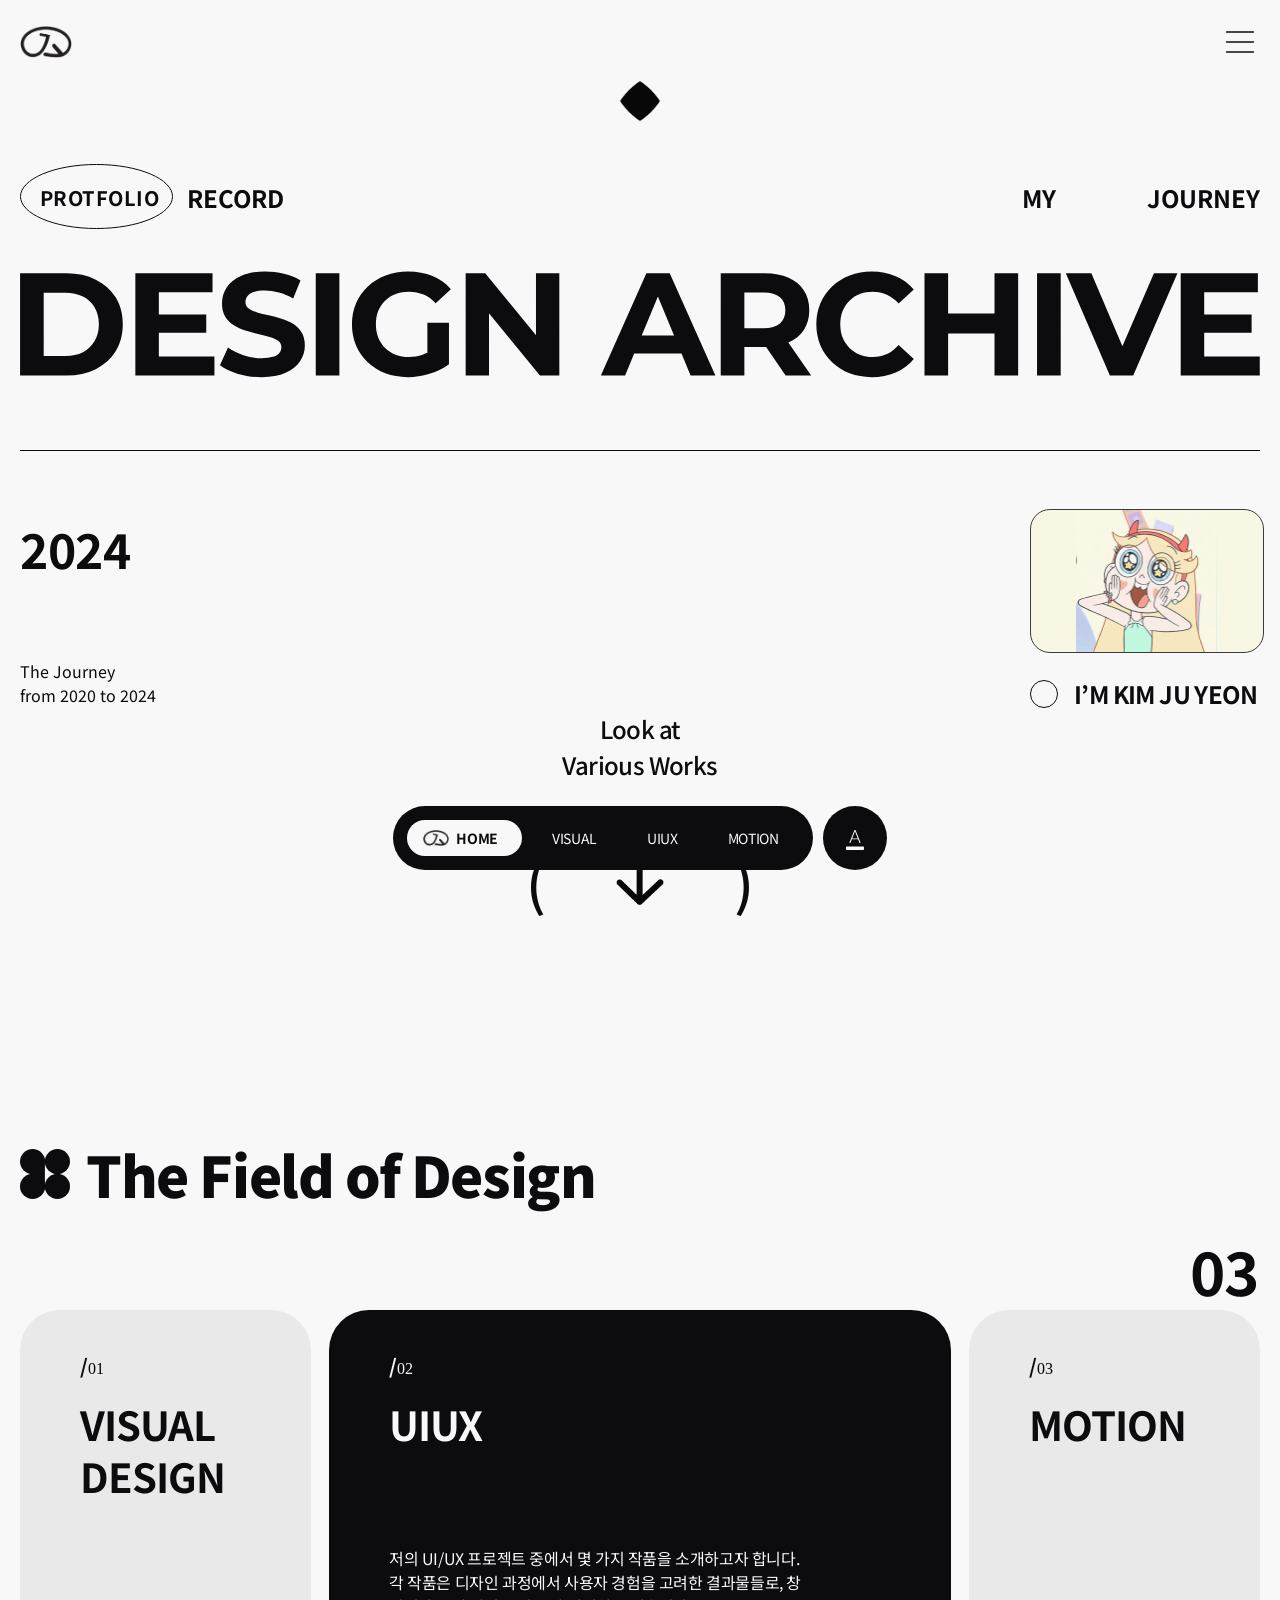
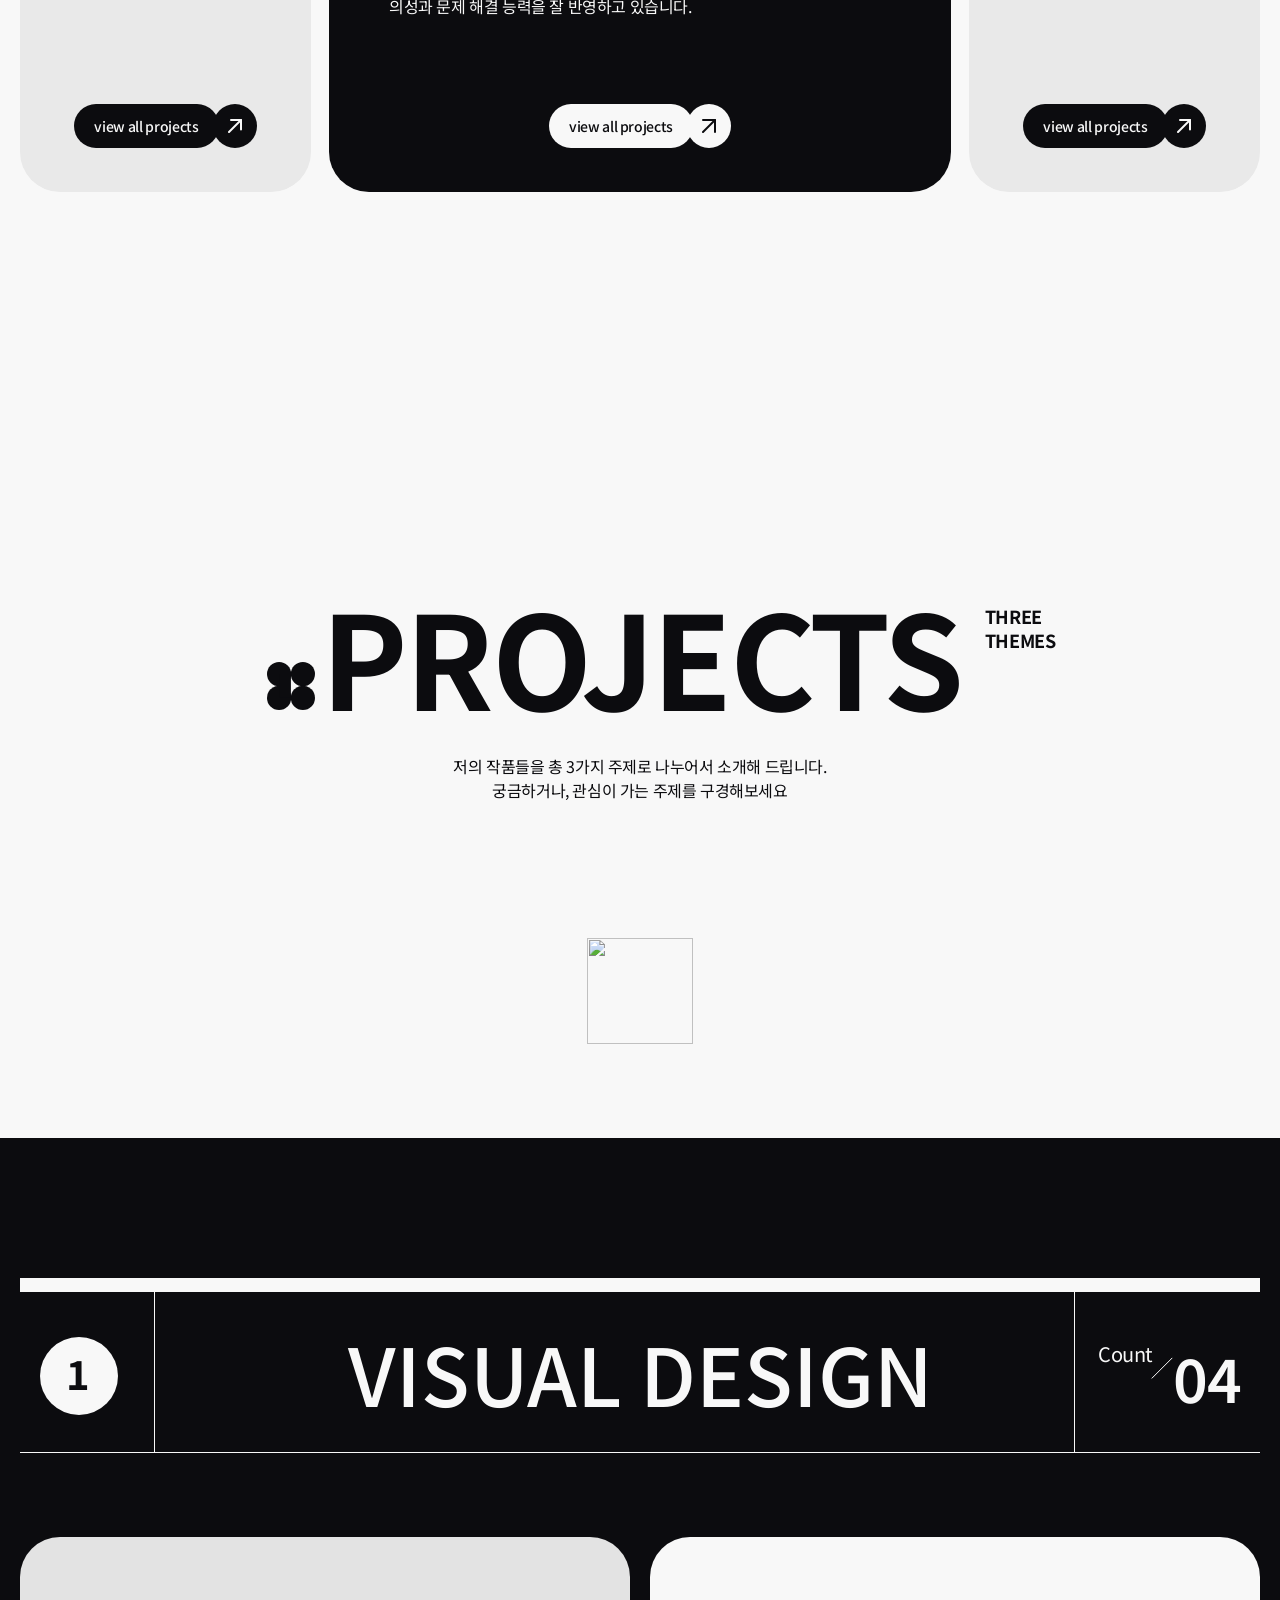
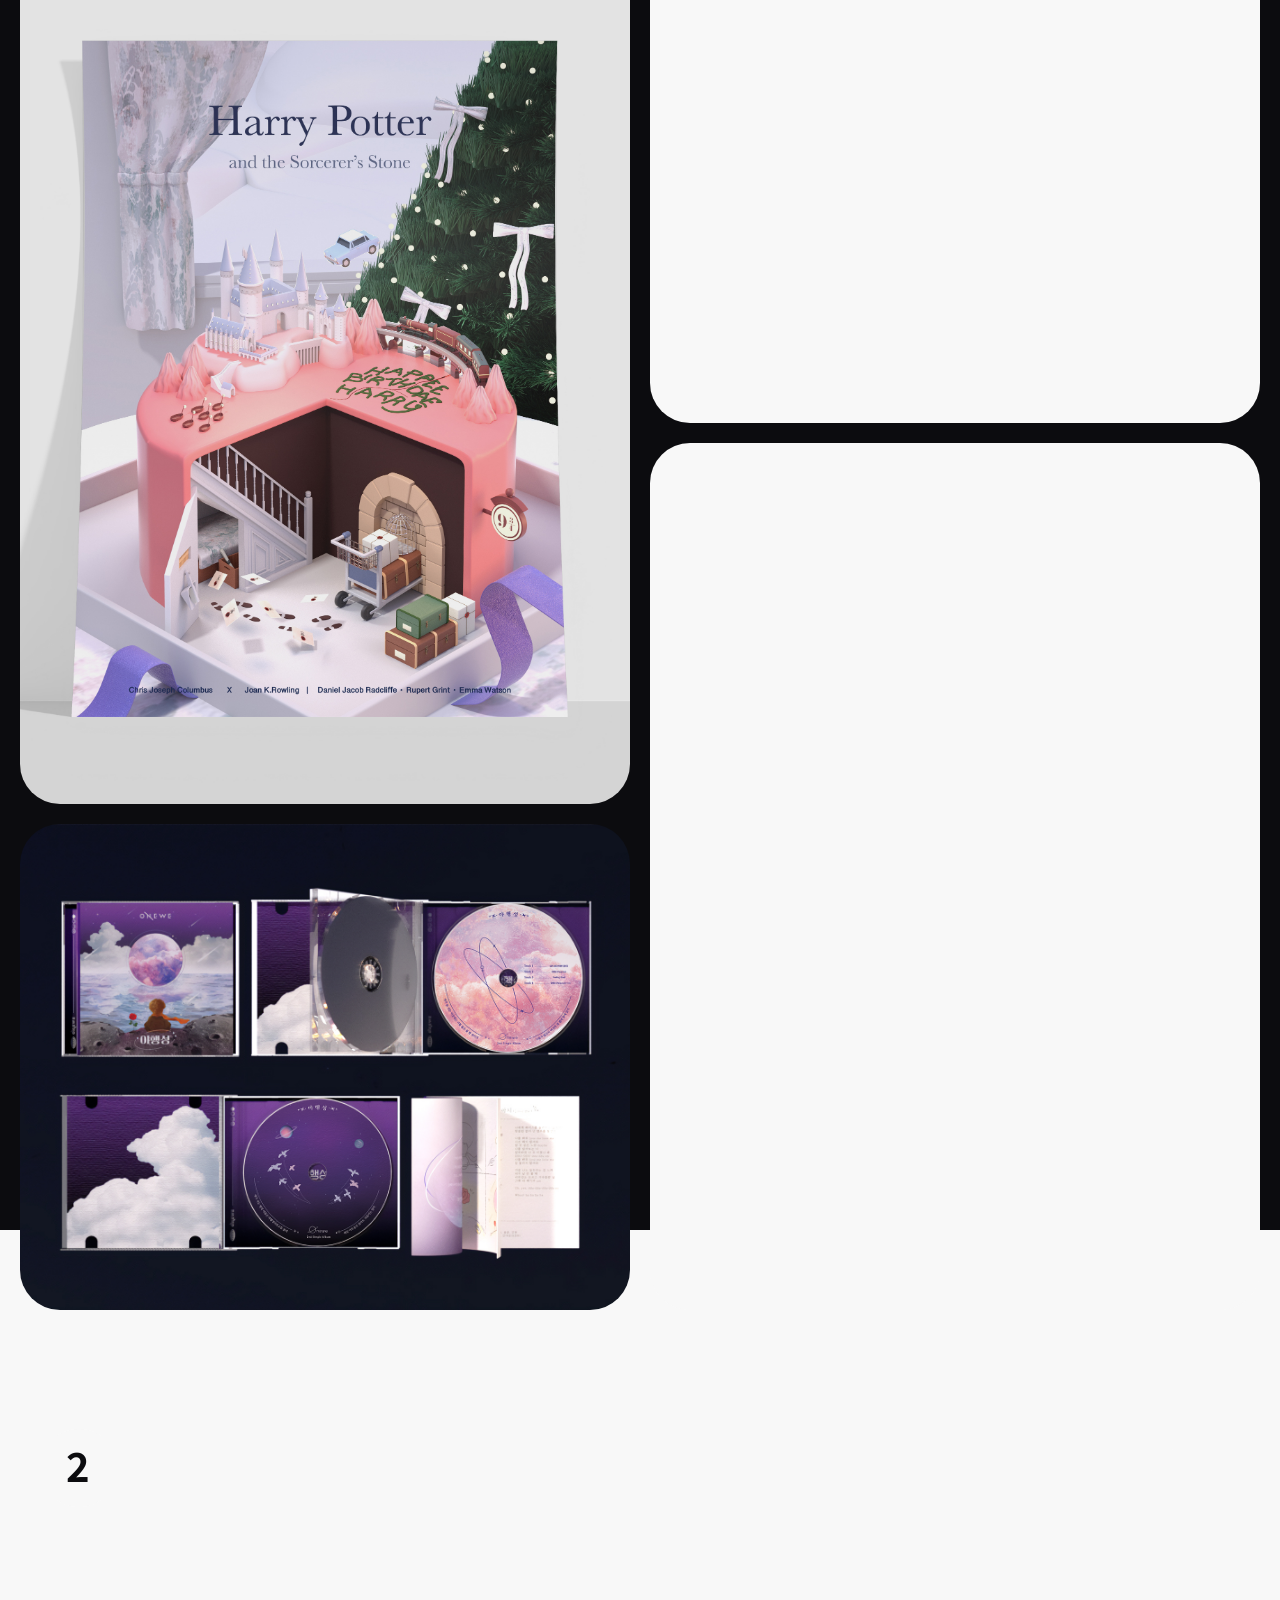
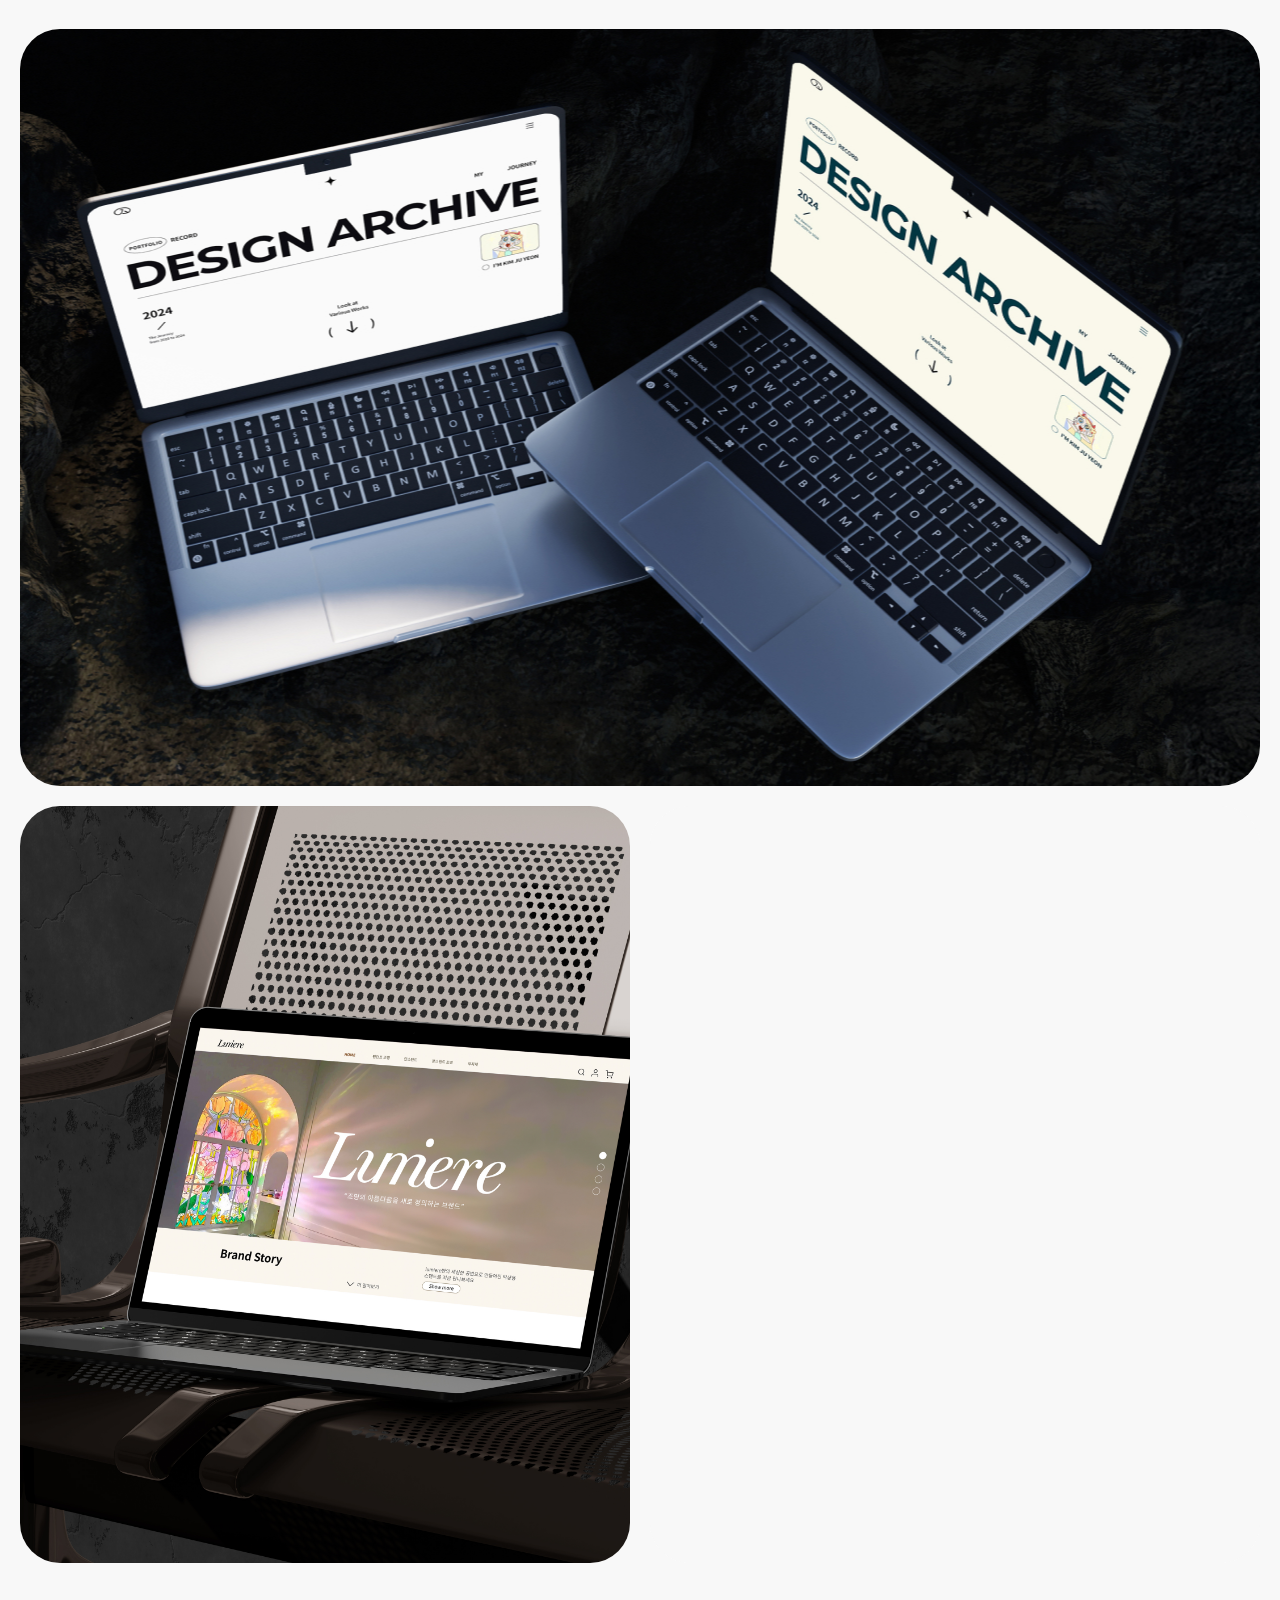
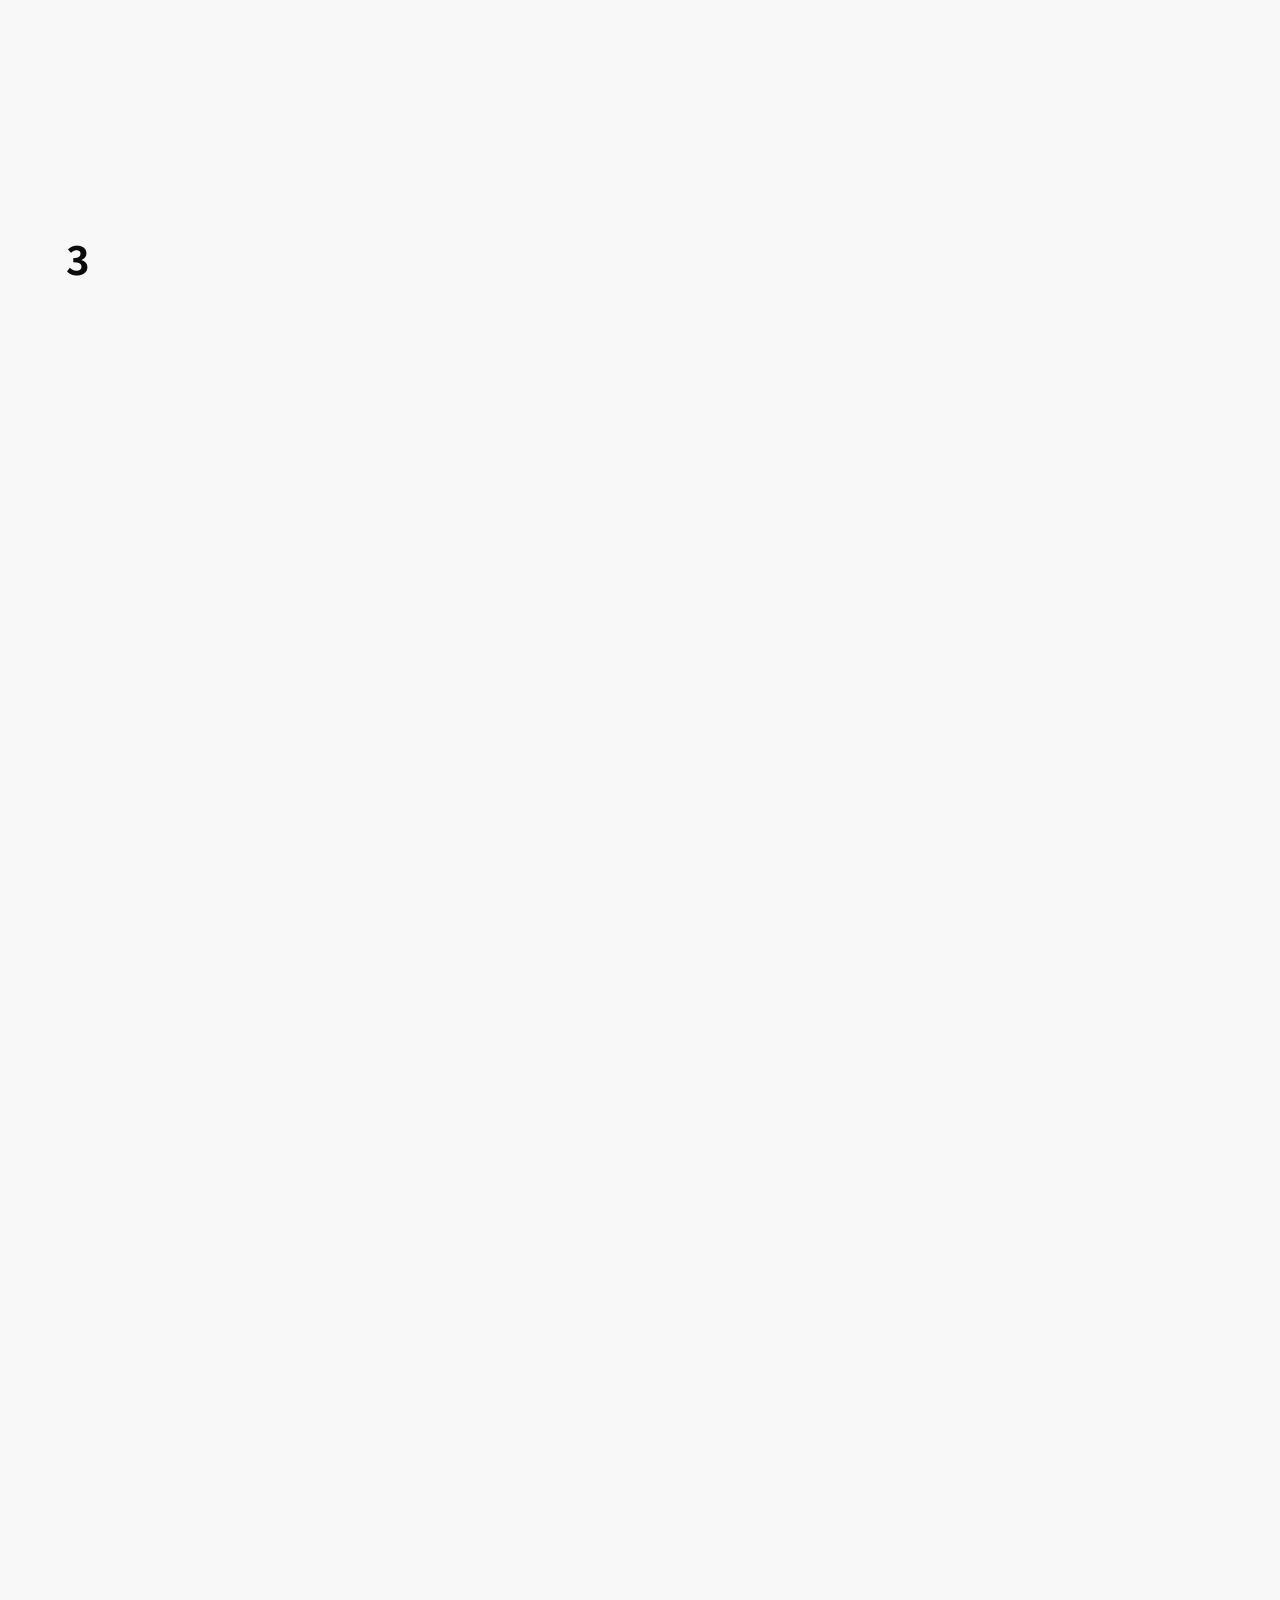
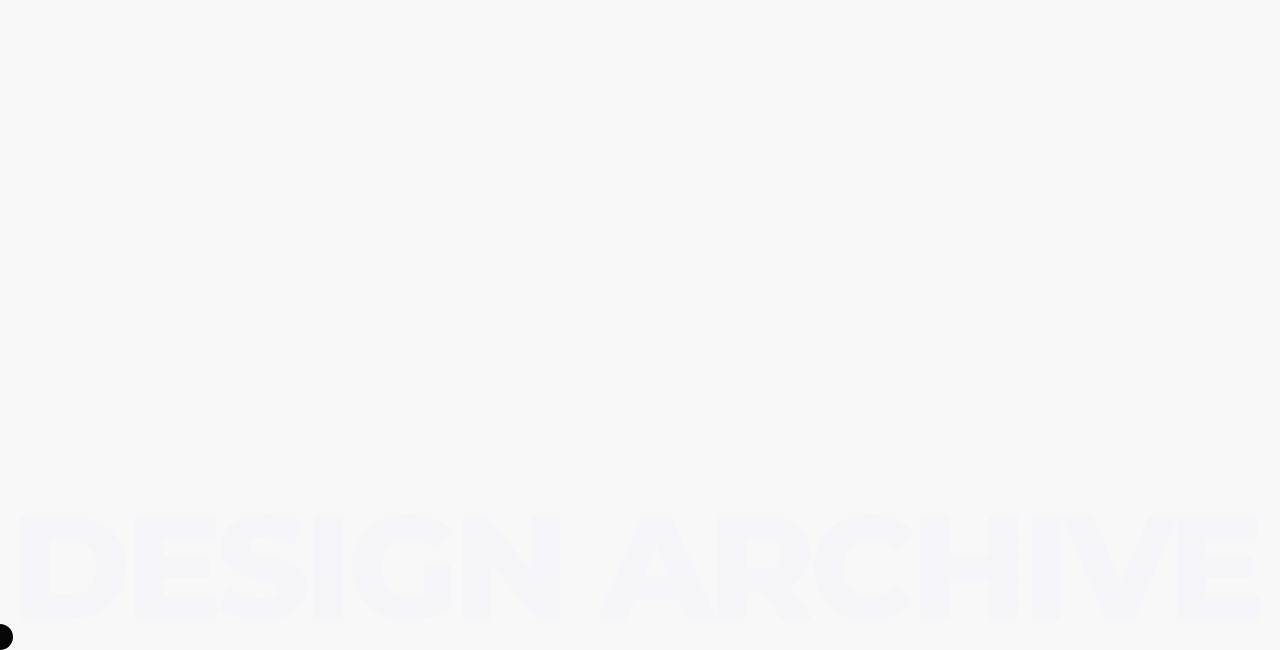
==== commit 67d32025: "수정테스트" ====
--- a/index.html
+++ b/index.html
@@ -45,7 +45,7 @@
         href="https://fonts.googleapis.com/css2?family=Montserrat:ital,wght@0,100..900;1,100..900&family=Noto+Sans+KR:wght@100..900&family=Noto+Sans:ital,wght@0,100..900;1,100..900&display=swap"
         rel="stylesheet">
     <!------------ 제목 ---------------->
-    <title>JY PORTFOLIO</title>
+    <title>JY PORTFOLIO 수정 테스트</title>
 </head>
 
 <body>
